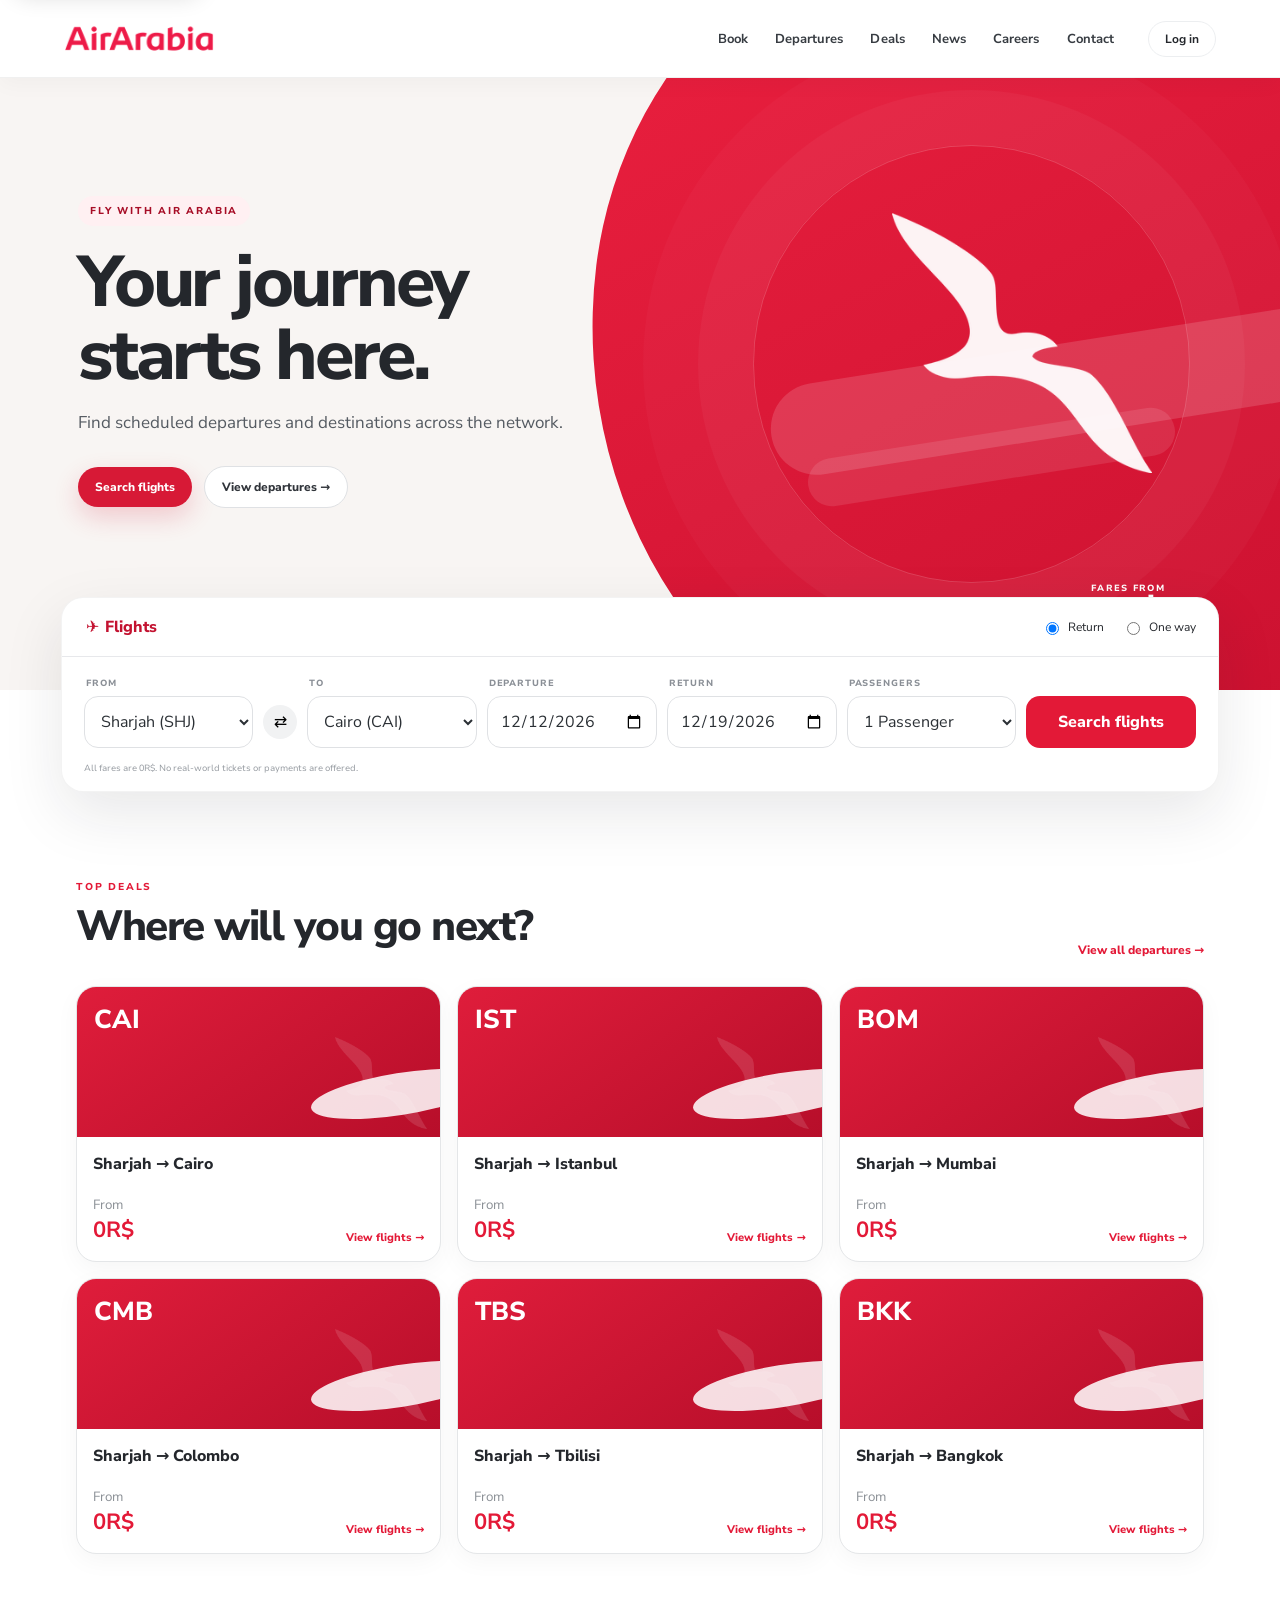
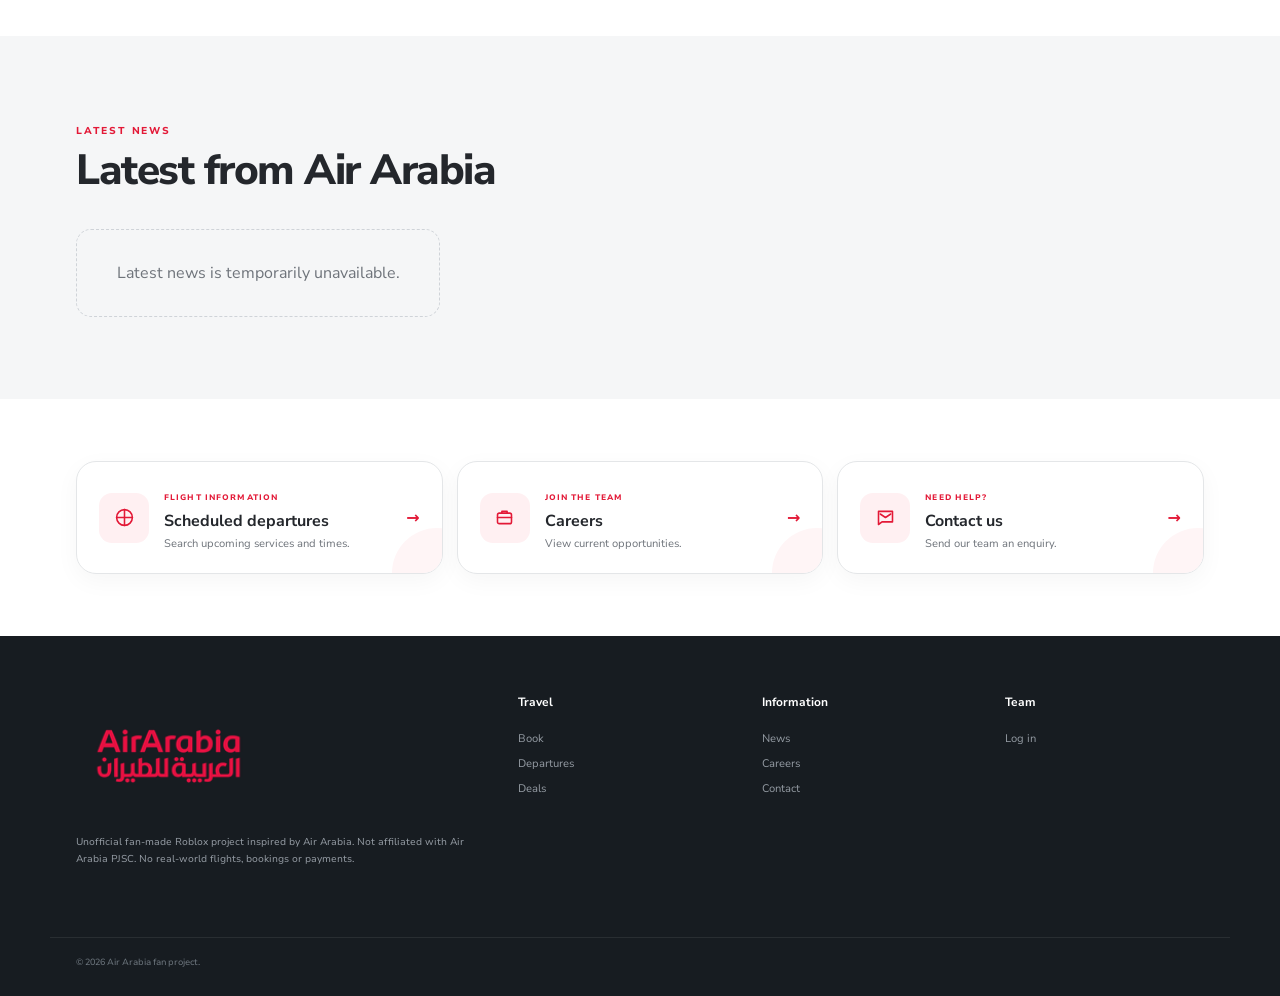
==== index.html @ 44cd5785 "Refresh news article styles and scripts" ====
<!doctype html>
<html lang="en">
<head>
<meta charset="UTF-8"><meta name="viewport" content="width=device-width,initial-scale=1">
<meta name="theme-color" content="#d71920"><meta name="description" content="Air Arabia fan-made airline experience.">
<title>Air Arabia | Fly further</title>
<link rel="icon" href="assets/logo-bird.webp">
<link rel="stylesheet" href="styles.css?v=7">
<link rel="stylesheet" href="theme-overrides.css?v=7">
</head>
<body>
<a class="skip-link" href="#mainContent">Skip to main content</a>
<header class="site-header">
<a class="logo-link" href="index.html" aria-label="Air Arabia home"><img src="assets/logo-wordmark.webp" alt="Air Arabia"></a>
<nav id="mainNav" aria-label="Primary navigation"><a href="#book">Book</a><a href="scheduled-departures.html">Departures</a><a href="#deals">Deals</a><a href="#news">News</a><a href="careers.html">Careers</a><a href="contact.html">Contact</a></nav>
<div class="header-actions"><a class="manager-link login-link" href="manager-login.html">Log in</a><button class="menu-btn" id="menuBtn" type="button" aria-label="Open navigation menu" aria-controls="mainNav" aria-expanded="false">☰</button></div>
</header>
<main id="mainContent">
<section class="hero hero-graphic" aria-labelledby="heroTitle">
<div class="hero-graphic-shape shape-one" aria-hidden="true"></div><div class="hero-graphic-shape shape-two" aria-hidden="true"></div>
<img class="hero-graphic-bird" src="assets/logo-bird.webp" alt="" aria-hidden="true">
<div class="hero-inner"><span class="eyebrow">FLY WITH AIR ARABIA</span><h1 id="heroTitle">Your journey<br>starts here.</h1><p>Find scheduled departures and destinations across the network.</p><div class="hero-actions"><a href="#book" class="hero-primary">Search flights</a><a href="scheduled-departures.html" class="hero-secondary">View departures <span aria-hidden="true">→</span></a></div></div>
<div class="hero-banner-date" aria-label="All fares are zero Robux"><small>FARES FROM</small><strong>0R$</strong></div>
</section>
<section class="booking-shell" id="book" aria-labelledby="bookingTitle"><div class="booking-card">
<div class="booking-top"><div class="booking-tabs"><span class="booking-title" id="bookingTitle"><span aria-hidden="true">✈</span> Flights</span></div><fieldset class="trip-type"><legend class="sr-only">Trip type</legend><label><input type="radio" name="trip" value="return" checked> Return</label><label><input type="radio" name="trip" value="oneway"> One way</label></fieldset></div>
<div class="booking-grid">
<label><span>From</span><select id="from" aria-label="Departure airport"></select></label>
<button class="swap-btn" id="swap" type="button" aria-label="Swap departure and destination airports">⇄</button>
<label><span>To</span><select id="to" aria-label="Destination airport"></select></label>
<label><span>Departure</span><input id="departureDate" type="date"></label>
<label id="returnField"><span>Return</span><input id="returnDate" type="date"></label>
<label><span>Passengers</span><select id="passengers"><option>1 Passenger</option><option>2 Passengers</option><option>3 Passengers</option><option>4 Passengers</option></select></label>
<button class="primary-btn search-book-btn" id="searchFlights" type="button">Search flights</button>
</div>
<div class="booking-smallprint">All fares are 0R$. No real-world tickets or payments are offered.</div>
</div></section>
<section class="content-section" id="deals" aria-labelledby="dealsTitle"><div class="section-heading"><div><span class="section-kicker">TOP DEALS</span><h2 id="dealsTitle">Where will you go next?</h2></div><a href="scheduled-departures.html">View all departures <span aria-hidden="true">→</span></a></div><div class="deals-grid" id="dealsGrid" aria-live="polite"></div></section>
<section class="news-section" id="news" aria-labelledby="newsTitle"><div class="content-section"><div class="section-heading"><div><span class="section-kicker">LATEST NEWS</span><h2 id="newsTitle">Latest from Air Arabia</h2></div></div><div class="news-grid" id="newsGrid" aria-live="polite"></div></div></section>
<section class="quick-links" aria-label="Useful links"><div class="content-section quick-grid">
<a class="quick-card" href="scheduled-departures.html"><span class="quick-icon"><svg viewBox="0 0 24 24" aria-hidden="true"><path d="M3 12h18M12 3v18"/><circle cx="12" cy="12" r="9"/></svg></span><div><small>FLIGHT INFORMATION</small><h3>Scheduled departures</h3><p>Search upcoming services and times.</p></div><b aria-hidden="true">→</b></a>
<a class="quick-card" href="careers.html"><span class="quick-icon"><svg viewBox="0 0 24 24" aria-hidden="true"><rect x="4" y="7" width="16" height="12" rx="2"/><path d="M9 7V5h6v2M4 12h16"/></svg></span><div><small>JOIN THE TEAM</small><h3>Careers</h3><p>View current opportunities.</p></div><b aria-hidden="true">→</b></a>
<a class="quick-card" href="contact.html"><span class="quick-icon"><svg viewBox="0 0 24 24" aria-hidden="true"><path d="M4 5h16v12H8l-4 3V5Z"/><path d="m6 8 6 4 6-4"/></svg></span><div><small>NEED HELP?</small><h3>Contact us</h3><p>Send our team an enquiry.</p></div><b aria-hidden="true">→</b></a>
</div></section>
</main>
<footer><div class="footer-inner"><div class="footer-brand"><img src="assets/logo-bilingual.webp" alt="Air Arabia"><p>Unofficial fan-made Roblox project inspired by Air Arabia. Not affiliated with Air Arabia PJSC. No real-world flights, bookings or payments.</p></div><div><h4>Travel</h4><a href="#book">Book</a><a href="scheduled-departures.html">Departures</a><a href="#deals">Deals</a></div><div><h4>Information</h4><a href="#news">News</a><a href="careers.html">Careers</a><a href="contact.html">Contact</a></div><div><h4>Team</h4><a href="manager-login.html">Log in</a></div></div><div class="footer-bottom"><span>© 2026 Air Arabia fan project.</span></div></footer>
<script src="app.js?v=7"></script>
</body></html>
---- styles.css ----
@import url('https://fonts.googleapis.com/css2?family=Plus+Jakarta+Sans:wght@400;500;600;700;800&display=swap');
:root{--red:#e31937;--red-dark:#bd102b;--ink:#20242a;--muted:#6f747b;--line:#e7e8eb;--soft:#f6f7f8;--white:#fff;--charcoal:#1b2026;--shadow:0 18px 50px rgba(20,25,31,.12);--radius:18px}*{box-sizing:border-box}html{scroll-behavior:smooth}body{margin:0;font-family:'Plus Jakarta Sans',system-ui,sans-serif;color:var(--ink);background:#fff}a{color:inherit}button,input,select,textarea{font:inherit}.legal-strip{height:28px;background:#171b20;color:#fff;display:flex;align-items:center;justify-content:center;font-size:9px;font-weight:700;letter-spacing:.12em;text-align:center;padding:0 12px}.site-header{height:78px;padding:0 clamp(18px,5vw,72px);display:flex;align-items:center;gap:34px;position:sticky;top:0;background:rgba(255,255,255,.97);backdrop-filter:blur(16px);z-index:50;border-bottom:1px solid rgba(0,0,0,.06)}.logo-link{display:flex;align-items:center;text-decoration:none}.logo-link img{width:150px;height:auto;display:block}.site-header nav{display:flex;gap:27px;margin-left:auto}.site-header nav a{text-decoration:none;font-size:13px;font-weight:600;color:#373c42}.site-header nav a:hover{color:var(--red)}.header-actions{display:flex;align-items:center;gap:10px}.manager-link{border:1px solid var(--line);border-radius:999px;padding:10px 14px;text-decoration:none;font-size:12px;font-weight:700;background:#fff}.menu-btn{display:none;border:0;background:none;font-size:22px}.hero{position:relative;overflow:hidden}.hero-aircraft{min-height:610px;background:#5e6268}.hero-aircraft:before{content:"";position:absolute;inset:0;background-image:url('https://upload.wikimedia.org/wikipedia/commons/3/33/Air_Arabia%2C_A6-AOE%2C_Airbus_A320-214.jpg');background-size:cover;background-position:center 43%}.hero-shade{position:absolute;inset:0;background:linear-gradient(90deg,rgba(9,14,19,.78) 0%,rgba(9,14,19,.52) 38%,rgba(9,14,19,.12) 70%)}.hero-inner{position:relative;z-index:2;max-width:1180px;margin:auto;padding:110px 28px 175px;color:#fff}.eyebrow,.section-kicker{font-size:10px;font-weight:800;letter-spacing:.18em}.eyebrow{display:inline-block;background:rgba(255,255,255,.12);border:1px solid rgba(255,255,255,.22);padding:8px 11px;border-radius:999px}.hero h1{font-size:clamp(46px,5.6vw,76px);line-height:1.02;letter-spacing:-.055em;margin:20px 0 16px;max-width:670px}.hero p{font-size:16px;line-height:1.7;max-width:560px;color:#f0f1f2}.photo-credit{position:absolute;right:16px;bottom:14px;color:rgba(255,255,255,.75);font-size:8px;background:rgba(0,0,0,.3);padding:5px 8px;border-radius:999px}.booking-shell{max-width:1210px;margin:-93px auto 0;padding:0 26px;position:relative;z-index:5}.booking-card{background:#fff;border-radius:20px;box-shadow:var(--shadow);overflow:hidden}.booking-top{display:flex;justify-content:space-between;align-items:center;border-bottom:1px solid var(--line);padding-right:22px}.booking-tabs button{border:0;background:#fff;color:var(--red);font-weight:800;padding:18px 24px;box-shadow:inset 0 -3px var(--red)}.trip-type{display:flex;gap:18px;font-size:12px}.trip-type label{display:flex;gap:6px;align-items:center}.booking-grid{display:grid;grid-template-columns:1fr 34px 1fr 1fr 1fr 1fr 170px;gap:10px;align-items:end;padding:20px 22px 14px}.booking-grid label>span,.form-label{display:block;font-size:9px;letter-spacing:.1em;text-transform:uppercase;color:#8a8f96;font-weight:800;margin:0 0 7px 2px}.booking-grid select,.booking-grid input,.form-control{width:100%;height:52px;border:1px solid #dfe1e4;border-radius:11px;padding:0 12px;background:#fff;outline:0;color:#2b3035}.form-control{padding:12px;height:auto;min-height:48px}.swap-btn{height:34px;width:34px;border:0;border-radius:50%;background:#f1f2f3;margin-bottom:9px;cursor:pointer}.primary-btn{height:52px;border:0;border-radius:11px;background:var(--red);color:#fff;font-weight:800;padding:0 18px;cursor:pointer}.primary-btn:hover{background:var(--red-dark)}.booking-smallprint{font-size:9px;color:#969ba1;padding:0 22px 17px}.content-section{max-width:1180px;margin:auto;padding:82px 26px}.section-heading{display:flex;justify-content:space-between;gap:25px;align-items:end;margin-bottom:28px}.section-kicker{color:var(--red)}.section-heading h2,.page-title{font-size:clamp(31px,3.3vw,46px);line-height:1.08;letter-spacing:-.045em;margin:8px 0}.section-heading p,.page-lead{margin:0;color:var(--muted);line-height:1.7}.section-heading>a{font-size:12px;color:var(--red);font-weight:800;text-decoration:none}.deals-grid{display:grid;grid-template-columns:repeat(3,1fr);gap:16px}.deal-card{border:1px solid var(--line);border-radius:17px;overflow:hidden;background:#fff;box-shadow:0 8px 25px rgba(17,22,28,.05)}.deal-visual{height:150px;position:relative;background:linear-gradient(135deg,#cc9b78,#70584f);overflow:hidden}.deal-visual:before{content:"";position:absolute;width:210px;height:50px;background:#fff;border-radius:100%;right:-40px;bottom:23px;transform:rotate(-9deg);opacity:.92}.deal-visual .route-code{position:absolute;left:17px;top:15px;color:#fff;font-weight:800;font-size:26px}.deal-body{padding:16px}.deal-route{font-weight:800;font-size:16px}.deal-meta{font-size:11px;color:var(--muted);margin-top:4px}.deal-price{display:flex;justify-content:space-between;align-items:end;margin-top:18px}.deal-price small{color:#8b9096}.deal-price strong{font-size:22px;color:var(--red)}.deal-price a{text-decoration:none;font-size:11px;font-weight:800;color:var(--red)}.news-section{background:#f5f6f7}.news-grid{display:grid;grid-template-columns:repeat(3,1fr);gap:18px}.news-card{background:#fff;border-radius:17px;overflow:hidden;border:1px solid var(--line)}.news-media{height:210px;position:relative;background:linear-gradient(135deg,#f1f2f3,#d9dde1);overflow:hidden}.news-media img{width:100%;height:100%;object-fit:cover}.date-art{position:absolute;inset:0;display:flex;align-items:flex-end;padding:18px;background:linear-gradient(135deg,var(--red) 0%,#b40f28 100%);color:#fff}.date-art:after{content:"";position:absolute;width:130px;height:130px;right:-25px;top:-15px;background:url('assets/logo-bird.webp') center/contain no-repeat;filter:brightness(0) invert(1);opacity:.12}.date-art strong{font-size:30px;letter-spacing:-.04em}.news-date-badge{position:absolute;left:12px;top:12px;background:var(--red);color:#fff;padding:7px 9px;border-radius:9px;font-size:10px;font-weight:800;box-shadow:0 8px 22px rgba(0,0,0,.12)}.news-body{padding:17px}.news-body small{color:#8e9399;font-size:9px;letter-spacing:.08em}.news-body h3{font-size:17px;line-height:1.35;margin:7px 0 9px}.news-body p{font-size:12px;line-height:1.65;color:var(--muted);margin:0}.quick-links{background:#fff}.quick-grid{display:grid;grid-template-columns:repeat(3,1fr);gap:14px;padding-top:62px;padding-bottom:62px}.quick-card{border:1px solid var(--line);border-radius:16px;padding:22px;display:grid;grid-template-columns:auto 1fr auto;gap:15px;align-items:center;text-decoration:none}.quick-card:hover{box-shadow:0 12px 35px rgba(20,25,31,.08)}.quick-icon{width:46px;height:46px;background:#fff0f2;color:var(--red);border-radius:13px;display:grid;place-items:center}.quick-card small{color:var(--red);font-size:8px;font-weight:800;letter-spacing:.14em}.quick-card h3{margin:4px 0;font-size:16px}.quick-card p{margin:0;color:var(--muted);font-size:11px}.quick-card b{color:var(--red)}footer{background:#171c21;color:#fff}.footer-inner{max-width:1180px;margin:auto;padding:58px 26px;display:grid;grid-template-columns:2fr 1fr 1fr 1fr;gap:45px}.footer-brand img{width:185px}.footer-brand p{max-width:390px;color:#969da5;font-size:10px;line-height:1.75}.footer-inner>div:not(.footer-brand){display:flex;flex-direction:column}.footer-inner h4{margin-top:0;font-size:12px}.footer-inner a{font-size:11px;color:#949ba3;text-decoration:none;margin:5px 0}.footer-bottom{max-width:1180px;margin:auto;border-top:1px solid rgba(255,255,255,.08);padding:18px 26px 28px;display:flex;justify-content:space-between;color:#707981;font-size:9px}.page-hero{background:#f5f6f7;padding:72px 26px}.page-hero-inner{max-width:1180px;margin:auto}.page-layout{max-width:1180px;margin:auto;padding:55px 26px 90px}.panel{background:#fff;border:1px solid var(--line);border-radius:18px;padding:22px}.filter-row{display:grid;grid-template-columns:repeat(4,1fr);gap:10px;margin-bottom:22px}.filter-row .primary-btn{margin-top:22px}.departures-list{display:flex;flex-direction:column;gap:12px}.flight-row{display:grid;grid-template-columns:110px 1fr 130px 120px 110px;gap:16px;align-items:center;border:1px solid var(--line);border-radius:15px;padding:18px;background:#fff}.flight-number{font-weight:800;color:var(--red)}.flight-route strong{display:block}.flight-route small,.flight-time small{color:var(--muted)}.status-pill{display:inline-flex;border-radius:999px;padding:7px 10px;background:#eef8f1;color:#287a43;font-size:10px;font-weight:800}.empty-state{padding:32px;text-align:center;color:var(--muted);border:1px dashed #cfd3d8;border-radius:15px}.auth-wrap{min-height:calc(100vh - 106px);display:grid;place-items:center;padding:50px 18px;background:#f5f6f7}.auth-card{width:min(460px,100%);background:#fff;border:1px solid var(--line);border-radius:20px;padding:30px;box-shadow:var(--shadow)}.auth-card img{width:160px}.auth-card h1{margin:26px 0 6px;font-size:28px}.auth-card p{font-size:12px;color:var(--muted);line-height:1.6}.form-stack{display:flex;flex-direction:column;gap:14px}.helper-note{font-size:9px!important;color:#8c9298!important}.dashboard{display:grid;grid-template-columns:220px 1fr;min-height:calc(100vh - 106px);background:#f5f6f7}.dashboard-side{background:#20262c;color:#fff;padding:25px 18px}.dashboard-side h2{font-size:15px;margin:0 0 25px}.dash-tab{width:100%;border:0;background:transparent;color:#aeb5bc;padding:11px;border-radius:10px;text-align:left;margin:3px 0;cursor:pointer}.dash-tab.active{background:#fff;color:#20262c}.dashboard-main{padding:28px}.dash-head{display:flex;justify-content:space-between;align-items:center;margin-bottom:20px}.dash-head h1{font-size:28px;margin:0}.dash-grid{display:grid;grid-template-columns:1fr 1fr;gap:16px}.table-card{background:#fff;border:1px solid var(--line);border-radius:17px;overflow:auto}.simple-table{width:100%;border-collapse:collapse;font-size:11px}.simple-table th,.simple-table td{padding:12px;border-bottom:1px solid var(--line);text-align:left}.simple-table th{color:#7a8086;font-size:9px;letter-spacing:.08em}.action-btn{border:1px solid var(--line);background:#fff;border-radius:8px;padding:7px 9px;font-size:10px;cursor:pointer}.tab-panel[hidden]{display:none}.jobs-grid{display:grid;grid-template-columns:repeat(2,1fr);gap:14px}.job-card{border:1px solid var(--line);border-radius:16px;padding:20px}.job-card .job-meta{display:flex;gap:8px;flex-wrap:wrap;margin:12px 0}.job-chip{background:#f3f4f5;border-radius:999px;padding:6px 8px;font-size:9px;color:#5d6369}.job-card h3{margin:0}.job-card p{color:var(--muted);font-size:11px;line-height:1.65}.application-box{margin-top:25px;display:none}.application-box.open{display:block}.contact-grid{display:grid;grid-template-columns:.75fr 1.25fr;gap:28px}.contact-copy{padding:20px}.contact-copy h2{font-size:30px;margin-top:0}.contact-copy p{color:var(--muted);line-height:1.7}.form-message{padding:12px;border-radius:10px;background:#eef8f1;color:#287a43;font-size:11px;display:none}.form-message.show{display:block}
@media(max-width:1000px){.site-header nav{display:none}.site-header nav.open{display:flex;position:absolute;top:78px;left:0;right:0;background:#fff;flex-direction:column;padding:20px 26px;border-bottom:1px solid var(--line)}.menu-btn{display:block}.booking-grid{grid-template-columns:1fr 34px 1fr 1fr}.search-book-btn{grid-column:span 2}.deals-grid,.news-grid{grid-template-columns:1fr 1fr}.quick-grid{grid-template-columns:1fr}.filter-row{grid-template-columns:1fr 1fr}.flight-row{grid-template-columns:90px 1fr 100px 100px}.flight-row .status-pill{grid-column:2}.dashboard{grid-template-columns:1fr}.dashboard-side{display:flex;gap:5px;overflow:auto}.dashboard-side h2{display:none}.dash-tab{white-space:nowrap;width:auto}.dashboard-main{padding:18px}.contact-grid{grid-template-columns:1fr}}
@media(max-width:700px){.legal-strip{font-size:7px}.site-header{height:68px;padding:0 16px}.logo-link img{width:128px}.manager-link{font-size:10px;padding:8px 10px}.site-header nav.open{top:68px}.hero-aircraft{min-height:620px}.hero-aircraft:before{background-position:64% center}.hero-shade{background:linear-gradient(180deg,rgba(8,13,18,.35),rgba(8,13,18,.78) 55%,rgba(8,13,18,.88))}.hero-inner{padding:90px 20px 200px}.hero h1{font-size:47px}.booking-shell{padding:0 13px;margin-top:-115px}.booking-top{padding-right:12px}.trip-type{gap:9px;font-size:10px}.booking-grid{grid-template-columns:1fr;padding:16px}.swap-btn{display:none}.search-book-btn{grid-column:auto}.content-section{padding:65px 18px}.section-heading{align-items:flex-start;flex-direction:column}.deals-grid,.news-grid,.jobs-grid{grid-template-columns:1fr}.footer-inner{grid-template-columns:1fr 1fr;padding:48px 20px}.footer-brand{grid-column:1/-1}.footer-bottom{padding:18px 20px 25px;flex-direction:column;gap:6px}.filter-row{grid-template-columns:1fr}.filter-row .primary-btn{margin-top:0}.flight-row{grid-template-columns:1fr 1fr;gap:10px}.flight-row .status-pill{grid-column:auto}.page-hero{padding:48px 18px}.page-layout{padding:35px 18px 70px}.dash-grid{grid-template-columns:1fr}.dashboard-main{padding:14px}.contact-copy{padding:0}}
---- theme-overrides.css ----
@import url('https://fonts.googleapis.com/css2?family=Nunito+Sans:opsz,wght@6..12,400;6..12,500;6..12,600;6..12,700;6..12,800&display=swap');
:root{--soft-font:'Nunito Sans',system-ui,sans-serif;--focus:#7a1023}
body,button,input,select,textarea{font-family:var(--soft-font)}body{background:#fff;color:#24272c}.skip-link{position:fixed;left:16px;top:12px;z-index:9999;background:#fff;color:#111;padding:10px 14px;border-radius:10px;box-shadow:0 8px 24px rgba(0,0,0,.16);transform:translateY(-160%);text-decoration:none;font-weight:800}.skip-link:focus{transform:translateY(0)}.sr-only{position:absolute!important;width:1px!important;height:1px!important;padding:0!important;margin:-1px!important;overflow:hidden!important;clip:rect(0,0,0,0)!important;white-space:nowrap!important;border:0!important}a:focus-visible,button:focus-visible,input:focus-visible,select:focus-visible,textarea:focus-visible{outline:3px solid var(--focus);outline-offset:3px}.site-header{box-shadow:0 5px 22px rgba(20,25,31,.035)}.site-header nav a{font-weight:700;letter-spacing:.005em}.manager-link.login-link{border-color:#eceef0;background:#fff;padding:9px 16px;font-weight:700}.manager-link.login-link:hover{background:#f7f7f8}.menu-btn{cursor:pointer}.hero-graphic{min-height:610px;background:#f8f5f3;position:relative;isolation:isolate;overflow:hidden}.hero-graphic:before{content:"";position:absolute;right:-12%;top:-28%;width:66%;height:145%;background:linear-gradient(145deg,#ed2140,#c70f2e);border-radius:48% 0 0 56%;transform:rotate(7deg);z-index:0}.hero-graphic:after{content:"";position:absolute;right:7%;top:11%;width:34%;aspect-ratio:1;border:1px solid rgba(255,255,255,.18);border-radius:50%;box-shadow:0 0 0 55px rgba(255,255,255,.035),0 0 0 110px rgba(255,255,255,.025);z-index:1}.hero-graphic-shape{position:absolute;z-index:1}.shape-one{width:43%;height:92px;right:-3%;top:44%;border-radius:999px 0 0 999px;background:rgba(255,255,255,.14);transform:rotate(-9deg)}.shape-two{width:29%;height:48px;right:8%;top:58%;border-radius:999px;background:rgba(255,255,255,.10);transform:rotate(-9deg)}.hero-graphic-bird{position:absolute;right:10%;top:22%;width:min(22vw,260px);opacity:.95;filter:brightness(0) invert(1);z-index:2}.hero-graphic .hero-inner{position:relative;z-index:4;color:#24272c;padding:118px 28px 182px}.hero-graphic .eyebrow{color:#a70e27;border:0;background:#fff0f2;padding:8px 12px}.hero-graphic h1{color:#24272c;max-width:620px;font-weight:800;letter-spacing:-.045em}.hero-graphic p{color:#555b62;max-width:500px;font-size:17px}.hero-actions{display:flex;gap:12px;align-items:center;margin-top:28px}.hero-actions a{text-decoration:none;font-weight:800;font-size:12px;border-radius:999px;padding:12px 17px}.hero-primary{background:#d71936;color:#fff;box-shadow:0 10px 26px rgba(215,25,54,.2)}.hero-secondary{background:#fff;color:#30343a;border:1px solid #dfe1e4}.hero-banner-date{position:absolute;right:9%;bottom:48px;z-index:4;color:#fff;text-align:right}.hero-banner-date small{display:block;text-transform:uppercase;letter-spacing:.14em;font-weight:800;font-size:9px}.hero-banner-date strong{font-size:48px;line-height:1}.booking-card{box-shadow:0 22px 60px rgba(30,34,40,.10);border:1px solid rgba(25,30,36,.05);border-radius:22px}.booking-tabs{padding-left:20px}.booking-title{display:inline-flex;align-items:center;gap:6px;color:#c31230;font-weight:800;padding:18px 4px}.trip-type{display:flex;gap:18px;font-size:12px;border:0;margin:0;padding:0}.booking-grid select,.booking-grid input,.form-control{border-radius:14px}.booking-grid select,.booking-grid input,.form-control{min-height:48px}.primary-btn{border-radius:14px}.deal-card,.news-card,.quick-card,.panel,.job-card,.auth-card{border-color:#e4e6e8;box-shadow:0 7px 24px rgba(25,30,36,.04)}.deal-card,.news-card,.quick-card,.panel,.job-card{border-radius:20px}.deal-card:hover,.news-card:hover,.quick-card:hover{transform:translateY(-2px);transition:.2s;box-shadow:0 14px 34px rgba(25,30,36,.07)}.deal-visual{background:linear-gradient(145deg,#df1d3b,#b70e2a)!important}.deal-visual:after{content:"";position:absolute;right:13px;bottom:8px;width:92px;height:92px;background:url('assets/logo-bird.webp') center/contain no-repeat;filter:brightness(0) invert(1);opacity:.12}.deal-visual:before{background:rgba(255,255,255,.93);width:180px;height:42px;right:-50px;bottom:22px}.section-heading h2,.page-title{font-weight:800;letter-spacing:-.035em}.news-media{border-bottom:1px solid #f0f1f2}.date-art{background:linear-gradient(145deg,#e51f3d,#bd102b);align-items:center}.date-art strong{font-size:35px;font-weight:800}.date-art:before{content:"AIR ARABIA";position:absolute;left:18px;top:17px;font-size:8px;font-weight:800;letter-spacing:.2em;opacity:.8}.news-card-link{display:block;height:100%;color:inherit;text-decoration:none}.news-card-link:focus-visible{outline:3px solid var(--focus);outline-offset:4px;border-radius:20px}.news-read-more{display:inline-flex;margin-top:14px;color:#bd102b;font-size:11px;font-weight:800}.news-card:hover .news-read-more{gap:5px}.quick-icon{width:50px;height:50px}.quick-icon svg{width:21px;height:21px;fill:none;stroke:currentColor;stroke-width:1.8;stroke-linecap:round;stroke-linejoin:round}.quick-card{position:relative;overflow:hidden}.quick-card:after{content:"";position:absolute;width:90px;height:90px;right:-40px;bottom:-45px;border-radius:50%;background:#fff5f6}.quick-card>*{position:relative;z-index:1}.page-hero{position:relative;overflow:hidden;background:linear-gradient(145deg,#faf7f5,#f5f5f6)}.page-hero:after{content:"";position:absolute;right:7%;top:50%;width:150px;height:150px;transform:translateY(-50%);background:url('assets/logo-bird.webp') center/contain no-repeat;opacity:.06}.page-hero-inner{position:relative;z-index:2}.polished-auth{background:radial-gradient(circle at 80% 15%,rgba(227,25,55,.07),transparent 28%),#f8f8f9}.polished-auth .auth-card,.auth-card{padding:36px;border-radius:25px}.auth-card h1{font-weight:800;letter-spacing:-.035em}.dashboard-side{background:#202328}.dash-tab{border-radius:13px;font-weight:700}.dash-tab.active{box-shadow:0 5px 18px rgba(0,0,0,.07)}.form-message[aria-live]{min-height:0}.footer-bottom{justify-content:flex-start}.manager-card-actions{display:flex;gap:8px;flex-wrap:wrap}.manager-card-actions a{text-decoration:none;color:inherit}
.article-shell{max-width:980px;margin:0 auto;padding:64px 26px 90px}.article-back{display:inline-flex;gap:8px;align-items:center;color:#a70e27;text-decoration:none;font-weight:800;font-size:12px;margin-bottom:34px}.article-header{max-width:760px}.article-header h1{font-size:clamp(38px,6vw,68px);line-height:1.03;letter-spacing:-.05em;margin:12px 0 18px}.article-summary{font-size:19px;line-height:1.65;color:#62676d;margin:0}.article-meta{display:flex;gap:16px;align-items:center;flex-wrap:wrap;margin-top:24px;color:#7b8086;font-size:12px}.share-btn{border:1px solid #dfe1e4;background:#fff;border-radius:999px;padding:9px 13px;font-weight:800;cursor:pointer}.article-image{margin:42px 0 34px}.article-image img{display:block;width:100%;max-height:560px;object-fit:cover;border-radius:28px}.article-graphic{height:320px;margin:42px 0 34px;border-radius:28px;background:linear-gradient(145deg,#e51f3d,#bd102b);display:grid;place-items:center;overflow:hidden}.article-graphic img{width:180px;filter:brightness(0) invert(1);opacity:.9}.article-body{max-width:760px;font-size:17px;line-height:1.85;color:#3e4247}.article-body p{margin:0 0 22px}
@media(max-width:900px){.hero-graphic:before{right:-28%;width:78%}.hero-graphic-bird{right:5%;width:240px}.hero-banner-date{right:22px}}
@media(max-width:700px){.hero-graphic{min-height:650px;background:#f8f5f3}.hero-graphic:before{width:120%;height:57%;right:-42%;top:48%;border-radius:52% 0 0 0;transform:rotate(-5deg)}.hero-graphic:after{right:-18%;top:57%;width:74%}.hero-graphic .hero-inner{padding:82px 20px 220px}.hero-graphic h1{font-size:48px}.hero-graphic-bird{width:170px;right:9%;top:64%;opacity:.92}.hero-banner-date{bottom:35px;right:17px}.hero-banner-date strong{font-size:40px}.shape-one{width:90%;right:-35%;top:68%}.shape-two{display:none}.manager-link.login-link{padding:8px 12px}.hero-actions{flex-wrap:wrap}.page-hero:after{right:-24px;width:120px;height:120px}.quick-card{min-height:110px}.article-shell{padding:42px 18px 70px}.article-header h1{font-size:42px}.article-summary{font-size:17px}.article-image img,.article-graphic{border-radius:20px}.article-graphic{height:240px}}
@media(prefers-reduced-motion:reduce){*,*:before,*:after{scroll-behavior:auto!important;transition:none!important;animation:none!important}.deal-card:hover,.news-card:hover,.quick-card:hover{transform:none}}
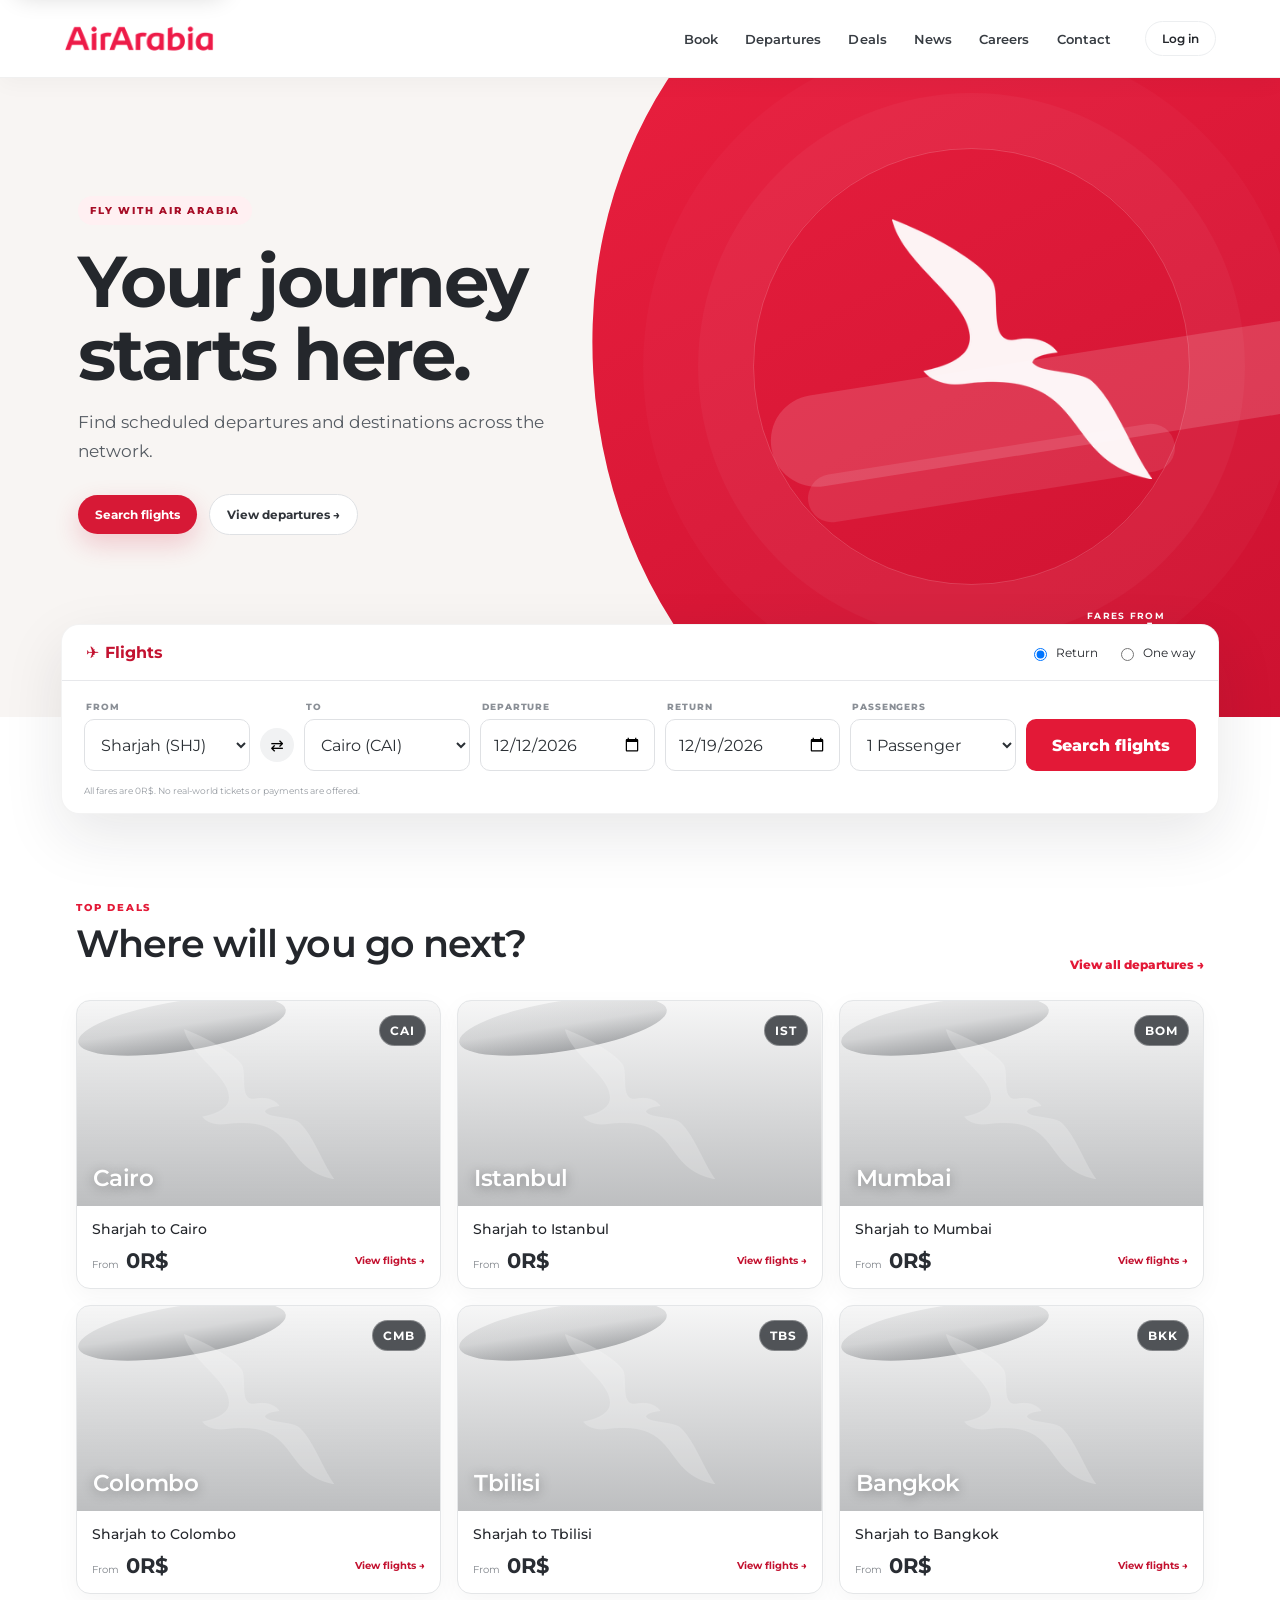
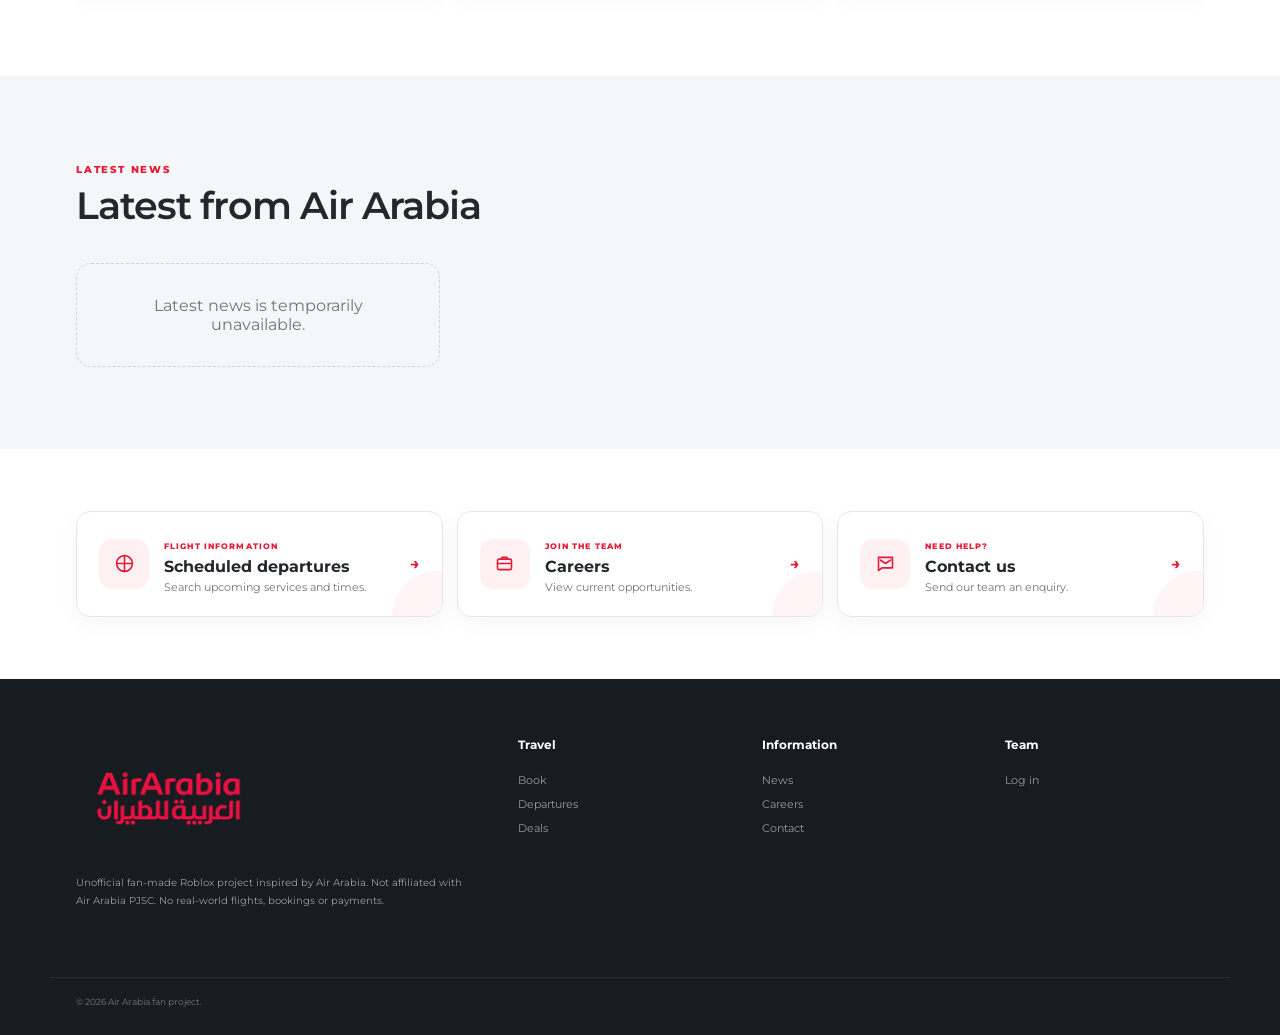
==== commit 8a9cc528: "Refresh deals styling and font assets" ====
--- a/index.html
+++ b/index.html
@@ -5,8 +5,8 @@
 <meta name="theme-color" content="#d71920"><meta name="description" content="Air Arabia fan-made airline experience.">
 <title>Air Arabia | Fly further</title>
 <link rel="icon" href="assets/logo-bird.webp">
-<link rel="stylesheet" href="styles.css?v=7">
-<link rel="stylesheet" href="theme-overrides.css?v=7">
+<link rel="stylesheet" href="styles.css?v=8">
+<link rel="stylesheet" href="theme-overrides.css?v=8">
 </head>
 <body>
 <a class="skip-link" href="#mainContent">Skip to main content</a>
@@ -44,5 +44,5 @@
 </div></section>
 </main>
 <footer><div class="footer-inner"><div class="footer-brand"><img src="assets/logo-bilingual.webp" alt="Air Arabia"><p>Unofficial fan-made Roblox project inspired by Air Arabia. Not affiliated with Air Arabia PJSC. No real-world flights, bookings or payments.</p></div><div><h4>Travel</h4><a href="#book">Book</a><a href="scheduled-departures.html">Departures</a><a href="#deals">Deals</a></div><div><h4>Information</h4><a href="#news">News</a><a href="careers.html">Careers</a><a href="contact.html">Contact</a></div><div><h4>Team</h4><a href="manager-login.html">Log in</a></div></div><div class="footer-bottom"><span>© 2026 Air Arabia fan project.</span></div></footer>
-<script src="app.js?v=7"></script>
+<script src="app.js?v=8"></script>
 </body></html>
--- a/theme-overrides.css
+++ b/theme-overrides.css
@@ -1,7 +1,9 @@
-@import url('https://fonts.googleapis.com/css2?family=Nunito+Sans:opsz,wght@6..12,400;6..12,500;6..12,600;6..12,700;6..12,800&display=swap');
-:root{--soft-font:'Nunito Sans',system-ui,sans-serif;--focus:#7a1023}
-body,button,input,select,textarea{font-family:var(--soft-font)}body{background:#fff;color:#24272c}.skip-link{position:fixed;left:16px;top:12px;z-index:9999;background:#fff;color:#111;padding:10px 14px;border-radius:10px;box-shadow:0 8px 24px rgba(0,0,0,.16);transform:translateY(-160%);text-decoration:none;font-weight:800}.skip-link:focus{transform:translateY(0)}.sr-only{position:absolute!important;width:1px!important;height:1px!important;padding:0!important;margin:-1px!important;overflow:hidden!important;clip:rect(0,0,0,0)!important;white-space:nowrap!important;border:0!important}a:focus-visible,button:focus-visible,input:focus-visible,select:focus-visible,textarea:focus-visible{outline:3px solid var(--focus);outline-offset:3px}.site-header{box-shadow:0 5px 22px rgba(20,25,31,.035)}.site-header nav a{font-weight:700;letter-spacing:.005em}.manager-link.login-link{border-color:#eceef0;background:#fff;padding:9px 16px;font-weight:700}.manager-link.login-link:hover{background:#f7f7f8}.menu-btn{cursor:pointer}.hero-graphic{min-height:610px;background:#f8f5f3;position:relative;isolation:isolate;overflow:hidden}.hero-graphic:before{content:"";position:absolute;right:-12%;top:-28%;width:66%;height:145%;background:linear-gradient(145deg,#ed2140,#c70f2e);border-radius:48% 0 0 56%;transform:rotate(7deg);z-index:0}.hero-graphic:after{content:"";position:absolute;right:7%;top:11%;width:34%;aspect-ratio:1;border:1px solid rgba(255,255,255,.18);border-radius:50%;box-shadow:0 0 0 55px rgba(255,255,255,.035),0 0 0 110px rgba(255,255,255,.025);z-index:1}.hero-graphic-shape{position:absolute;z-index:1}.shape-one{width:43%;height:92px;right:-3%;top:44%;border-radius:999px 0 0 999px;background:rgba(255,255,255,.14);transform:rotate(-9deg)}.shape-two{width:29%;height:48px;right:8%;top:58%;border-radius:999px;background:rgba(255,255,255,.10);transform:rotate(-9deg)}.hero-graphic-bird{position:absolute;right:10%;top:22%;width:min(22vw,260px);opacity:.95;filter:brightness(0) invert(1);z-index:2}.hero-graphic .hero-inner{position:relative;z-index:4;color:#24272c;padding:118px 28px 182px}.hero-graphic .eyebrow{color:#a70e27;border:0;background:#fff0f2;padding:8px 12px}.hero-graphic h1{color:#24272c;max-width:620px;font-weight:800;letter-spacing:-.045em}.hero-graphic p{color:#555b62;max-width:500px;font-size:17px}.hero-actions{display:flex;gap:12px;align-items:center;margin-top:28px}.hero-actions a{text-decoration:none;font-weight:800;font-size:12px;border-radius:999px;padding:12px 17px}.hero-primary{background:#d71936;color:#fff;box-shadow:0 10px 26px rgba(215,25,54,.2)}.hero-secondary{background:#fff;color:#30343a;border:1px solid #dfe1e4}.hero-banner-date{position:absolute;right:9%;bottom:48px;z-index:4;color:#fff;text-align:right}.hero-banner-date small{display:block;text-transform:uppercase;letter-spacing:.14em;font-weight:800;font-size:9px}.hero-banner-date strong{font-size:48px;line-height:1}.booking-card{box-shadow:0 22px 60px rgba(30,34,40,.10);border:1px solid rgba(25,30,36,.05);border-radius:22px}.booking-tabs{padding-left:20px}.booking-title{display:inline-flex;align-items:center;gap:6px;color:#c31230;font-weight:800;padding:18px 4px}.trip-type{display:flex;gap:18px;font-size:12px;border:0;margin:0;padding:0}.booking-grid select,.booking-grid input,.form-control{border-radius:14px}.booking-grid select,.booking-grid input,.form-control{min-height:48px}.primary-btn{border-radius:14px}.deal-card,.news-card,.quick-card,.panel,.job-card,.auth-card{border-color:#e4e6e8;box-shadow:0 7px 24px rgba(25,30,36,.04)}.deal-card,.news-card,.quick-card,.panel,.job-card{border-radius:20px}.deal-card:hover,.news-card:hover,.quick-card:hover{transform:translateY(-2px);transition:.2s;box-shadow:0 14px 34px rgba(25,30,36,.07)}.deal-visual{background:linear-gradient(145deg,#df1d3b,#b70e2a)!important}.deal-visual:after{content:"";position:absolute;right:13px;bottom:8px;width:92px;height:92px;background:url('assets/logo-bird.webp') center/contain no-repeat;filter:brightness(0) invert(1);opacity:.12}.deal-visual:before{background:rgba(255,255,255,.93);width:180px;height:42px;right:-50px;bottom:22px}.section-heading h2,.page-title{font-weight:800;letter-spacing:-.035em}.news-media{border-bottom:1px solid #f0f1f2}.date-art{background:linear-gradient(145deg,#e51f3d,#bd102b);align-items:center}.date-art strong{font-size:35px;font-weight:800}.date-art:before{content:"AIR ARABIA";position:absolute;left:18px;top:17px;font-size:8px;font-weight:800;letter-spacing:.2em;opacity:.8}.news-card-link{display:block;height:100%;color:inherit;text-decoration:none}.news-card-link:focus-visible{outline:3px solid var(--focus);outline-offset:4px;border-radius:20px}.news-read-more{display:inline-flex;margin-top:14px;color:#bd102b;font-size:11px;font-weight:800}.news-card:hover .news-read-more{gap:5px}.quick-icon{width:50px;height:50px}.quick-icon svg{width:21px;height:21px;fill:none;stroke:currentColor;stroke-width:1.8;stroke-linecap:round;stroke-linejoin:round}.quick-card{position:relative;overflow:hidden}.quick-card:after{content:"";position:absolute;width:90px;height:90px;right:-40px;bottom:-45px;border-radius:50%;background:#fff5f6}.quick-card>*{position:relative;z-index:1}.page-hero{position:relative;overflow:hidden;background:linear-gradient(145deg,#faf7f5,#f5f5f6)}.page-hero:after{content:"";position:absolute;right:7%;top:50%;width:150px;height:150px;transform:translateY(-50%);background:url('assets/logo-bird.webp') center/contain no-repeat;opacity:.06}.page-hero-inner{position:relative;z-index:2}.polished-auth{background:radial-gradient(circle at 80% 15%,rgba(227,25,55,.07),transparent 28%),#f8f8f9}.polished-auth .auth-card,.auth-card{padding:36px;border-radius:25px}.auth-card h1{font-weight:800;letter-spacing:-.035em}.dashboard-side{background:#202328}.dash-tab{border-radius:13px;font-weight:700}.dash-tab.active{box-shadow:0 5px 18px rgba(0,0,0,.07)}.form-message[aria-live]{min-height:0}.footer-bottom{justify-content:flex-start}.manager-card-actions{display:flex;gap:8px;flex-wrap:wrap}.manager-card-actions a{text-decoration:none;color:inherit}
-.article-shell{max-width:980px;margin:0 auto;padding:64px 26px 90px}.article-back{display:inline-flex;gap:8px;align-items:center;color:#a70e27;text-decoration:none;font-weight:800;font-size:12px;margin-bottom:34px}.article-header{max-width:760px}.article-header h1{font-size:clamp(38px,6vw,68px);line-height:1.03;letter-spacing:-.05em;margin:12px 0 18px}.article-summary{font-size:19px;line-height:1.65;color:#62676d;margin:0}.article-meta{display:flex;gap:16px;align-items:center;flex-wrap:wrap;margin-top:24px;color:#7b8086;font-size:12px}.share-btn{border:1px solid #dfe1e4;background:#fff;border-radius:999px;padding:9px 13px;font-weight:800;cursor:pointer}.article-image{margin:42px 0 34px}.article-image img{display:block;width:100%;max-height:560px;object-fit:cover;border-radius:28px}.article-graphic{height:320px;margin:42px 0 34px;border-radius:28px;background:linear-gradient(145deg,#e51f3d,#bd102b);display:grid;place-items:center;overflow:hidden}.article-graphic img{width:180px;filter:brightness(0) invert(1);opacity:.9}.article-body{max-width:760px;font-size:17px;line-height:1.85;color:#3e4247}.article-body p{margin:0 0 22px}
-@media(max-width:900px){.hero-graphic:before{right:-28%;width:78%}.hero-graphic-bird{right:5%;width:240px}.hero-banner-date{right:22px}}
-@media(max-width:700px){.hero-graphic{min-height:650px;background:#f8f5f3}.hero-graphic:before{width:120%;height:57%;right:-42%;top:48%;border-radius:52% 0 0 0;transform:rotate(-5deg)}.hero-graphic:after{right:-18%;top:57%;width:74%}.hero-graphic .hero-inner{padding:82px 20px 220px}.hero-graphic h1{font-size:48px}.hero-graphic-bird{width:170px;right:9%;top:64%;opacity:.92}.hero-banner-date{bottom:35px;right:17px}.hero-banner-date strong{font-size:40px}.shape-one{width:90%;right:-35%;top:68%}.shape-two{display:none}.manager-link.login-link{padding:8px 12px}.hero-actions{flex-wrap:wrap}.page-hero:after{right:-24px;width:120px;height:120px}.quick-card{min-height:110px}.article-shell{padding:42px 18px 70px}.article-header h1{font-size:42px}.article-summary{font-size:17px}.article-image img,.article-graphic{border-radius:20px}.article-graphic{height:240px}}
-@media(prefers-reduced-motion:reduce){*,*:before,*:after{scroll-behavior:auto!important;transition:none!important;animation:none!important}.deal-card:hover,.news-card:hover,.quick-card:hover{transform:none}}+@import url('https://fonts.googleapis.com/css2?family=Montserrat:wght@400;500;600;700;800&display=swap');
+:root{--soft-font:'Montserrat',system-ui,sans-serif;--focus:#7a1023}
+body,button,input,select,textarea{font-family:var(--soft-font)}body{background:#fff;color:#24272c}.skip-link{position:fixed;left:16px;top:12px;z-index:9999;background:#fff;color:#111;padding:10px 14px;border-radius:10px;box-shadow:0 8px 24px rgba(0,0,0,.16);transform:translateY(-160%);text-decoration:none;font-weight:800}.skip-link:focus{transform:translateY(0)}.sr-only{position:absolute!important;width:1px!important;height:1px!important;padding:0!important;margin:-1px!important;overflow:hidden!important;clip:rect(0,0,0,0)!important;white-space:nowrap!important;border:0!important}a:focus-visible,button:focus-visible,input:focus-visible,select:focus-visible,textarea:focus-visible{outline:3px solid var(--focus);outline-offset:3px}.site-header{box-shadow:0 5px 22px rgba(20,25,31,.035)}.site-header nav a{font-weight:600;letter-spacing:.005em}.manager-link.login-link{border-color:#eceef0;background:#fff;padding:9px 16px;font-weight:600}.manager-link.login-link:hover{background:#f7f7f8}.menu-btn{cursor:pointer}.hero-graphic{min-height:610px;background:#f8f5f3;position:relative;isolation:isolate;overflow:hidden}.hero-graphic:before{content:"";position:absolute;right:-12%;top:-28%;width:66%;height:145%;background:linear-gradient(145deg,#ed2140,#c70f2e);border-radius:48% 0 0 56%;transform:rotate(7deg);z-index:0}.hero-graphic:after{content:"";position:absolute;right:7%;top:11%;width:34%;aspect-ratio:1;border:1px solid rgba(255,255,255,.18);border-radius:50%;box-shadow:0 0 0 55px rgba(255,255,255,.035),0 0 0 110px rgba(255,255,255,.025);z-index:1}.hero-graphic-shape{position:absolute;z-index:1}.shape-one{width:43%;height:92px;right:-3%;top:44%;border-radius:999px 0 0 999px;background:rgba(255,255,255,.14);transform:rotate(-9deg)}.shape-two{width:29%;height:48px;right:8%;top:58%;border-radius:999px;background:rgba(255,255,255,.10);transform:rotate(-9deg)}.hero-graphic-bird{position:absolute;right:10%;top:22%;width:min(22vw,260px);opacity:.95;filter:brightness(0) invert(1);z-index:2}.hero-graphic .hero-inner{position:relative;z-index:4;color:#24272c;padding:118px 28px 182px}.hero-graphic .eyebrow{color:#a70e27;border:0;background:#fff0f2;padding:8px 12px}.hero-graphic h1{color:#24272c;max-width:620px;font-weight:700;letter-spacing:-.035em}.hero-graphic p{color:#555b62;max-width:500px;font-size:17px}.hero-actions{display:flex;gap:12px;align-items:center;margin-top:28px}.hero-actions a{text-decoration:none;font-weight:700;font-size:12px;border-radius:999px;padding:12px 17px}.hero-primary{background:#d71936;color:#fff;box-shadow:0 10px 26px rgba(215,25,54,.2)}.hero-secondary{background:#fff;color:#30343a;border:1px solid #dfe1e4}.hero-banner-date{position:absolute;right:9%;bottom:48px;z-index:4;color:#fff;text-align:right}.hero-banner-date small{display:block;text-transform:uppercase;letter-spacing:.14em;font-weight:700;font-size:9px}.hero-banner-date strong{font-size:48px;line-height:1}.booking-card{box-shadow:0 22px 60px rgba(30,34,40,.10);border:1px solid rgba(25,30,36,.05);border-radius:18px}.booking-tabs{padding-left:20px}.booking-title{display:inline-flex;align-items:center;gap:6px;color:#c31230;font-weight:700;padding:18px 4px}.trip-type{display:flex;gap:18px;font-size:12px;border:0;margin:0;padding:0}.booking-grid select,.booking-grid input,.form-control{border-radius:10px;min-height:48px}.primary-btn{border-radius:10px}.deal-card,.news-card,.quick-card,.panel,.job-card,.auth-card{border-color:#e4e6e8;box-shadow:0 7px 24px rgba(25,30,36,.04)}.deal-card,.news-card,.quick-card,.panel,.job-card{border-radius:14px}.deal-card:hover,.news-card:hover,.quick-card:hover{transform:translateY(-2px);transition:.2s;box-shadow:0 14px 34px rgba(25,30,36,.07)}.section-heading h2,.page-title{font-weight:600;letter-spacing:-.025em}.section-heading h2{font-size:clamp(30px,3vw,42px)}
+.destination-deal{overflow:hidden;background:#fff}.deal-card-link{display:block;color:inherit;text-decoration:none;height:100%}.destination-photo{height:205px;position:relative;background-size:cover!important;background-position:center!important;overflow:hidden}.destination-photo:before{content:"";position:absolute;inset:0;background:linear-gradient(180deg,rgba(15,20,26,.08),rgba(15,20,26,.12) 48%,rgba(15,20,26,.34));z-index:1}.destination-photo:after{display:none}.deal-watermark{position:absolute;left:50%;top:50%;width:150px;transform:translate(-50%,-50%);filter:brightness(0) invert(1);opacity:.22;z-index:2}.destination-photo .route-code{position:absolute;right:14px;top:14px;left:auto;background:rgba(20,24,30,.72);backdrop-filter:blur(8px);color:#fff;border:1px solid rgba(255,255,255,.3);padding:7px 10px;border-radius:999px;font-size:12px;font-weight:700;letter-spacing:.08em;z-index:3}.destination-name{position:absolute;left:16px;bottom:14px;color:#fff;font-size:23px;font-weight:600;letter-spacing:-.025em;z-index:3;text-shadow:0 2px 12px rgba(0,0,0,.35)}.destination-deal .deal-body{padding:14px 15px 15px}.destination-deal .deal-route{font-size:14px;font-weight:500}.destination-deal .deal-price{margin-top:10px;align-items:center}.destination-deal .deal-price>div{display:flex;align-items:baseline;gap:7px}.destination-deal .deal-price small{font-size:10px;color:#80858b}.destination-deal .deal-price strong{font-size:21px;color:#292d33}.deal-cta{color:#c31230;font-size:10px;font-weight:700}.deal-card-link:focus-visible{outline:3px solid var(--focus);outline-offset:-3px;border-radius:14px}.deal-card-link:hover .destination-photo{background-size:106%!important;transition:background-size .35s ease}.deal-card-link:hover .deal-cta span{display:inline-block;transform:translateX(3px);transition:transform .2s ease}
+.news-media{border-bottom:1px solid #f0f1f2}.date-art{background:linear-gradient(145deg,#e51f3d,#bd102b);align-items:center}.date-art strong{font-size:35px;font-weight:700}.date-art:before{content:"AIR ARABIA";position:absolute;left:18px;top:17px;font-size:8px;font-weight:700;letter-spacing:.2em;opacity:.8}.news-card-link{display:block;height:100%;color:inherit;text-decoration:none}.news-card-link:focus-visible{outline:3px solid var(--focus);outline-offset:4px;border-radius:14px}.news-read-more{display:inline-flex;margin-top:14px;color:#bd102b;font-size:11px;font-weight:700}.news-card:hover .news-read-more{gap:5px}.quick-icon{width:50px;height:50px}.quick-icon svg{width:21px;height:21px;fill:none;stroke:currentColor;stroke-width:1.8;stroke-linecap:round;stroke-linejoin:round}.quick-card{position:relative;overflow:hidden}.quick-card:after{content:"";position:absolute;width:90px;height:90px;right:-40px;bottom:-45px;border-radius:50%;background:#fff5f6}.quick-card>*{position:relative;z-index:1}.page-hero{position:relative;overflow:hidden;background:linear-gradient(145deg,#faf7f5,#f5f5f6)}.page-hero:after{content:"";position:absolute;right:7%;top:50%;width:150px;height:150px;transform:translateY(-50%);background:url('assets/logo-bird.webp') center/contain no-repeat;opacity:.06}.page-hero-inner{position:relative;z-index:2}.polished-auth{background:radial-gradient(circle at 80% 15%,rgba(227,25,55,.07),transparent 28%),#f8f8f9}.polished-auth .auth-card,.auth-card{padding:36px;border-radius:20px}.auth-card h1{font-weight:700;letter-spacing:-.03em}.dashboard-side{background:#202328}.dash-tab{border-radius:10px;font-weight:600}.dash-tab.active{box-shadow:0 5px 18px rgba(0,0,0,.07)}.form-message[aria-live]{min-height:0}.footer-bottom{justify-content:flex-start}.manager-card-actions{display:flex;gap:8px;flex-wrap:wrap}.manager-card-actions a{text-decoration:none;color:inherit}
+.article-shell{max-width:980px;margin:0 auto;padding:64px 26px 90px}.article-back{display:inline-flex;gap:8px;align-items:center;color:#a70e27;text-decoration:none;font-weight:700;font-size:12px;margin-bottom:34px}.article-header{max-width:760px}.article-header h1{font-size:clamp(38px,6vw,68px);line-height:1.03;letter-spacing:-.04em;margin:12px 0 18px;font-weight:700}.article-summary{font-size:19px;line-height:1.65;color:#62676d;margin:0}.article-meta{display:flex;gap:16px;align-items:center;flex-wrap:wrap;margin-top:24px;color:#7b8086;font-size:12px}.share-btn{border:1px solid #dfe1e4;background:#fff;border-radius:999px;padding:9px 13px;font-weight:700;cursor:pointer}.article-image{margin:42px 0 34px}.article-image img{display:block;width:100%;max-height:560px;object-fit:cover;border-radius:20px}.article-graphic{height:320px;margin:42px 0 34px;border-radius:20px;background:linear-gradient(145deg,#e51f3d,#bd102b);display:grid;place-items:center;overflow:hidden}.article-graphic img{width:180px;filter:brightness(0) invert(1);opacity:.9}.article-body{max-width:760px;font-size:17px;line-height:1.85;color:#3e4247}.article-body p{margin:0 0 22px}
+@media(max-width:900px){.hero-graphic:before{right:-28%;width:78%}.hero-graphic-bird{right:5%;width:240px}.hero-banner-date{right:22px}.destination-photo{height:190px}}
+@media(max-width:700px){.hero-graphic{min-height:650px;background:#f8f5f3}.hero-graphic:before{width:120%;height:57%;right:-42%;top:48%;border-radius:52% 0 0 0;transform:rotate(-5deg)}.hero-graphic:after{right:-18%;top:57%;width:74%}.hero-graphic .hero-inner{padding:82px 20px 220px}.hero-graphic h1{font-size:48px}.hero-graphic-bird{width:170px;right:9%;top:64%;opacity:.92}.hero-banner-date{bottom:35px;right:17px}.hero-banner-date strong{font-size:40px}.shape-one{width:90%;right:-35%;top:68%}.shape-two{display:none}.manager-link.login-link{padding:8px 12px}.hero-actions{flex-wrap:wrap}.page-hero:after{right:-24px;width:120px;height:120px}.quick-card{min-height:110px}.article-shell{padding:42px 18px 70px}.article-header h1{font-size:42px}.article-summary{font-size:17px}.article-image img,.article-graphic{border-radius:16px}.article-graphic{height:240px}.destination-photo{height:215px}}
+@media(prefers-reduced-motion:reduce){*,*:before,*:after{scroll-behavior:auto!important;transition:none!important;animation:none!important}.deal-card:hover,.news-card:hover,.quick-card:hover{transform:none}.deal-card-link:hover .destination-photo{background-size:cover!important}}
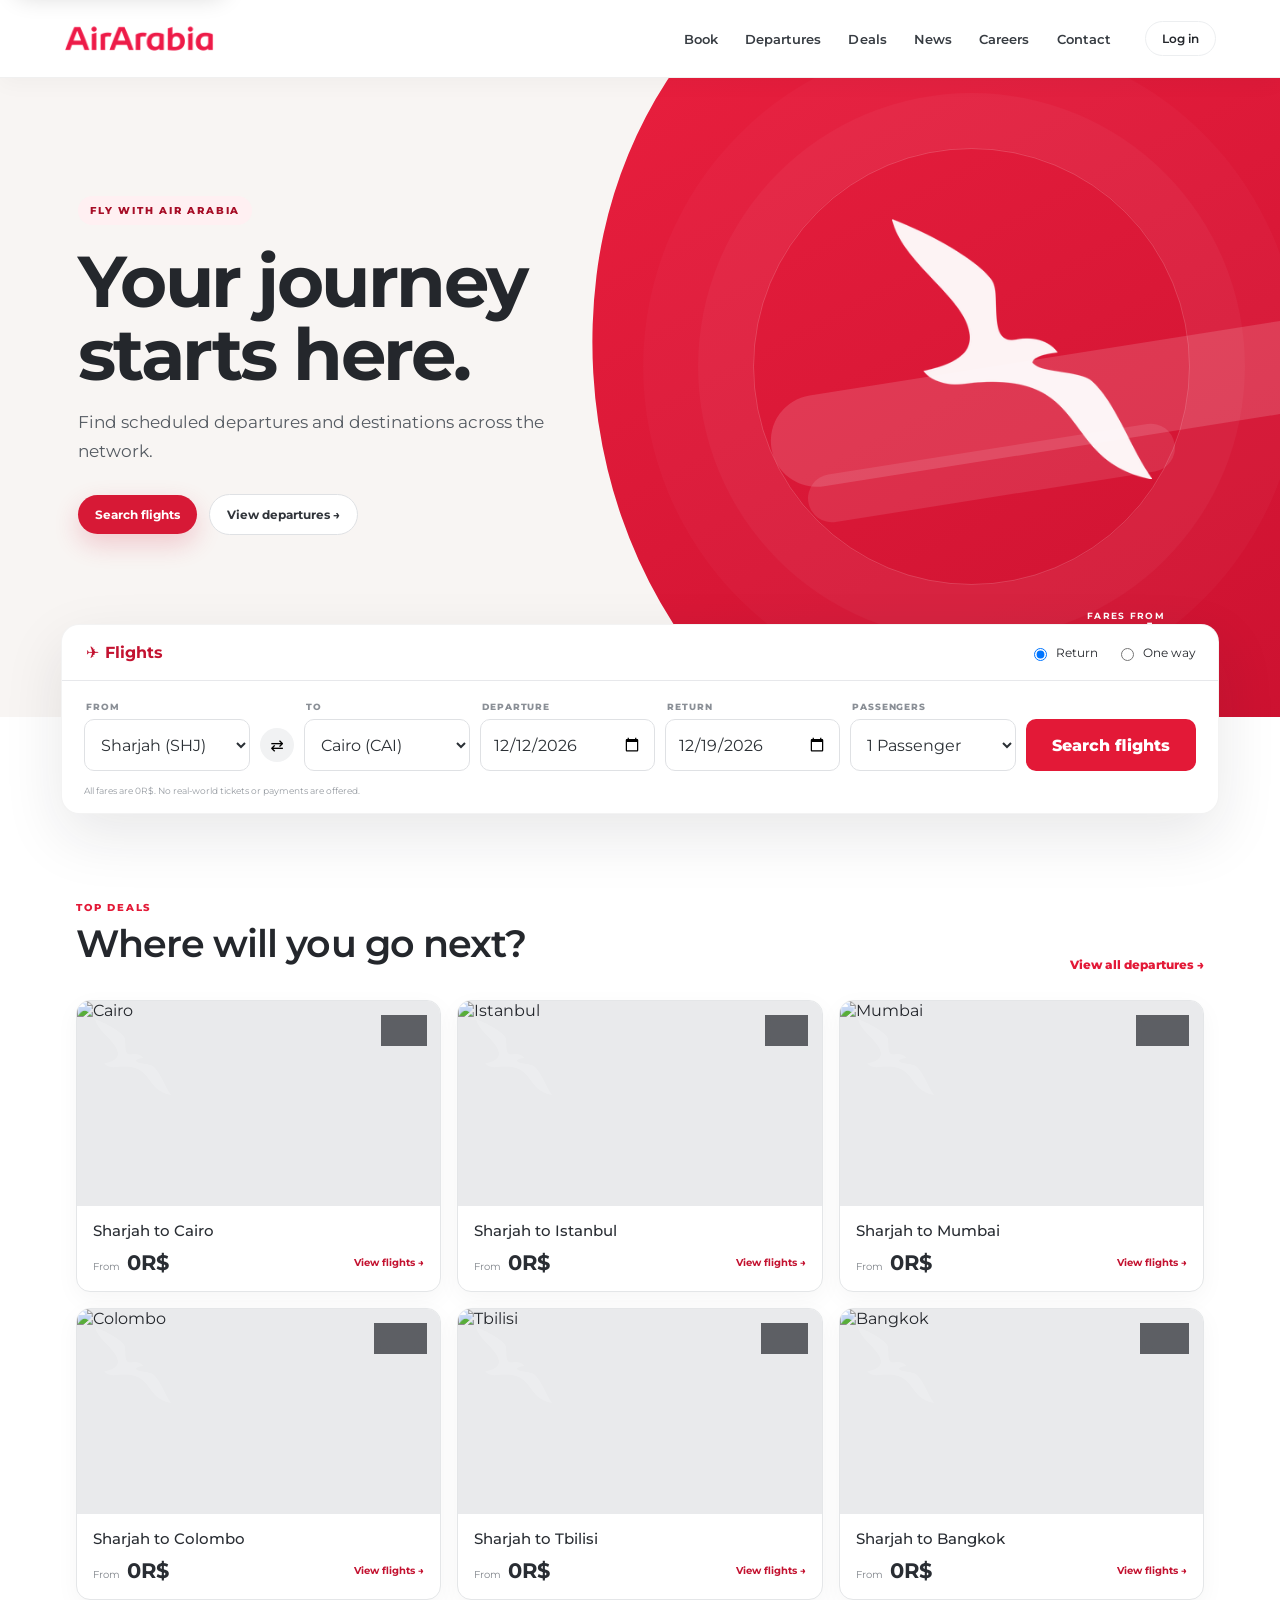
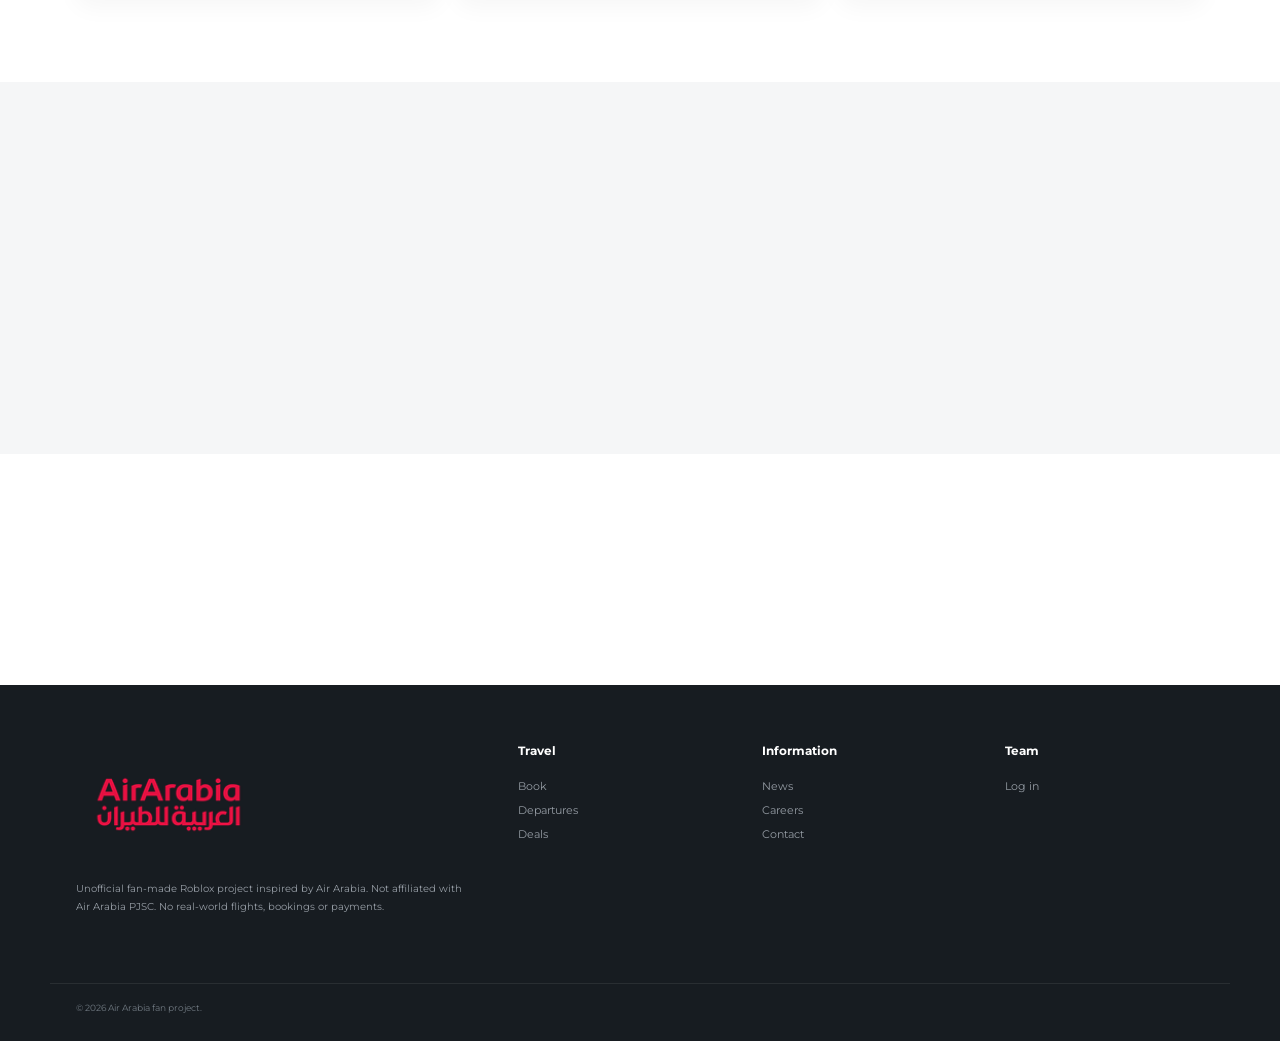
==== commit a244aa43: "Load destination polish and performance improvements" ====
--- a/index.html
+++ b/index.html
@@ -5,8 +5,9 @@
 <meta name="theme-color" content="#d71920"><meta name="description" content="Air Arabia fan-made airline experience.">
 <title>Air Arabia | Fly further</title>
 <link rel="icon" href="assets/logo-bird.webp">
-<link rel="stylesheet" href="styles.css?v=8">
-<link rel="stylesheet" href="theme-overrides.css?v=8">
+<link rel="stylesheet" href="styles.css?v=9">
+<link rel="stylesheet" href="theme-overrides.css?v=9">
+<link rel="stylesheet" href="polish-v9.css?v=1">
 </head>
 <body>
 <a class="skip-link" href="#mainContent">Skip to main content</a>
@@ -44,5 +45,5 @@
 </div></section>
 </main>
 <footer><div class="footer-inner"><div class="footer-brand"><img src="assets/logo-bilingual.webp" alt="Air Arabia"><p>Unofficial fan-made Roblox project inspired by Air Arabia. Not affiliated with Air Arabia PJSC. No real-world flights, bookings or payments.</p></div><div><h4>Travel</h4><a href="#book">Book</a><a href="scheduled-departures.html">Departures</a><a href="#deals">Deals</a></div><div><h4>Information</h4><a href="#news">News</a><a href="careers.html">Careers</a><a href="contact.html">Contact</a></div><div><h4>Team</h4><a href="manager-login.html">Log in</a></div></div><div class="footer-bottom"><span>© 2026 Air Arabia fan project.</span></div></footer>
-<script src="app.js?v=8"></script>
+<script src="app.js?v=9"></script>
 </body></html>
--- a/polish-v9.css
+++ b/polish-v9.css
@@ -0,0 +1,14 @@
+/* Focused visual/performance cleanup */
+.destination-photo{position:relative;height:205px;overflow:hidden;background:#e9eaec}
+.destination-photo:before{content:"";position:absolute!important;inset:0!important;width:auto!important;height:auto!important;right:auto!important;bottom:auto!important;border-radius:0!important;transform:none!important;background:linear-gradient(180deg,rgba(12,16,21,.02),rgba(12,16,21,.16))!important;z-index:2;pointer-events:none}
+.destination-photo:after{display:none!important;content:none!important}
+.destination-photo-img{position:absolute;inset:0;width:100%;height:100%;object-fit:cover;display:block;transform:scale(1.001);transition:transform .28s ease;will-change:transform}
+.deal-watermark{left:18px;top:18px;width:76px;transform:none;opacity:.16;z-index:3;filter:brightness(0) invert(1)}
+.destination-photo .route-code{right:14px;top:14px;left:auto;z-index:4;background:rgba(20,24,30,.66);border:1px solid rgba(255,255,255,.28);backdrop-filter:blur(6px);-webkit-backdrop-filter:blur(6px);color:#fff;padding:7px 10px;border-radius:8px;font-size:11px;font-weight:700;letter-spacing:.08em}
+.destination-name{display:none!important}.destination-deal .deal-route{font-size:15px;font-weight:500;color:#292d33}.destination-deal .deal-body{padding:15px 16px 16px}.destination-deal .deal-price{margin-top:10px}.destination-deal:hover .destination-photo-img{transform:scale(1.025)}
+.destination-deal,.news-card,.quick-card{transition:transform .18s ease,box-shadow .18s ease}.content-section,.news-section,.quick-links{content-visibility:auto;contain-intrinsic-size:1px 700px}
+.job-card-link{display:block;color:inherit;text-decoration:none;height:100%}.job-card-link .job-card{height:100%;transition:transform .18s ease,box-shadow .18s ease,border-color .18s ease}.job-card-link:hover .job-card{transform:translateY(-2px);box-shadow:0 12px 30px rgba(25,30,36,.07);border-color:#d9dcdf}.job-card-link:focus-visible{outline:3px solid var(--focus);outline-offset:4px;border-radius:14px}.job-card .job-open{display:inline-flex;align-items:center;gap:6px;color:#bd102b;font-size:11px;font-weight:700;margin-top:10px}.job-card .job-open span{transition:transform .18s ease}.job-card-link:hover .job-open span{transform:translateX(3px)}
+.job-detail-shell{max-width:1120px;margin:0 auto;padding:54px 26px 90px}.job-back{display:inline-flex;align-items:center;gap:7px;color:#a70e27;text-decoration:none;font-size:12px;font-weight:700;margin-bottom:28px}.job-detail-layout{display:grid;grid-template-columns:minmax(0,1fr) 360px;gap:34px;align-items:start}.job-detail-main{min-width:0}.job-detail-header{padding-bottom:28px;border-bottom:1px solid #e8eaec}.job-detail-header h1{font-size:clamp(38px,5vw,60px);line-height:1.06;letter-spacing:-.035em;font-weight:650;margin:10px 0 18px}.job-detail-meta{display:flex;flex-wrap:wrap;gap:9px}.job-detail-chip{background:#f4f5f6;border:1px solid #e7e9eb;border-radius:999px;padding:8px 11px;font-size:11px;color:#555b62}.job-description{padding-top:30px}.job-description h2{font-size:25px;font-weight:600;letter-spacing:-.02em;margin:0 0 14px}.job-description p{font-size:16px;line-height:1.85;color:#454a50;white-space:pre-line}.job-apply-card{position:sticky;top:104px;background:#fff;border:1px solid #e4e6e8;border-radius:16px;padding:22px;box-shadow:0 9px 30px rgba(25,30,36,.05)}.job-apply-card h2{font-size:21px;margin:0 0 6px;font-weight:600}.job-apply-card>p{font-size:12px;color:#72777d;line-height:1.6;margin:0 0 18px}.job-not-found{padding:70px 0;text-align:center}
+@media(max-width:800px){.job-detail-layout{grid-template-columns:1fr}.job-apply-card{position:static}.destination-photo{height:195px}}
+@media(max-width:700px){.destination-photo{height:215px}.deal-watermark{width:66px}.job-detail-shell{padding:38px 18px 70px}.job-detail-header h1{font-size:39px}}
+@media(prefers-reduced-motion:reduce){.destination-photo-img,.job-card-link .job-card,.job-open span{transition:none!important}.destination-deal:hover .destination-photo-img{transform:none}.job-card-link:hover .job-card{transform:none}}
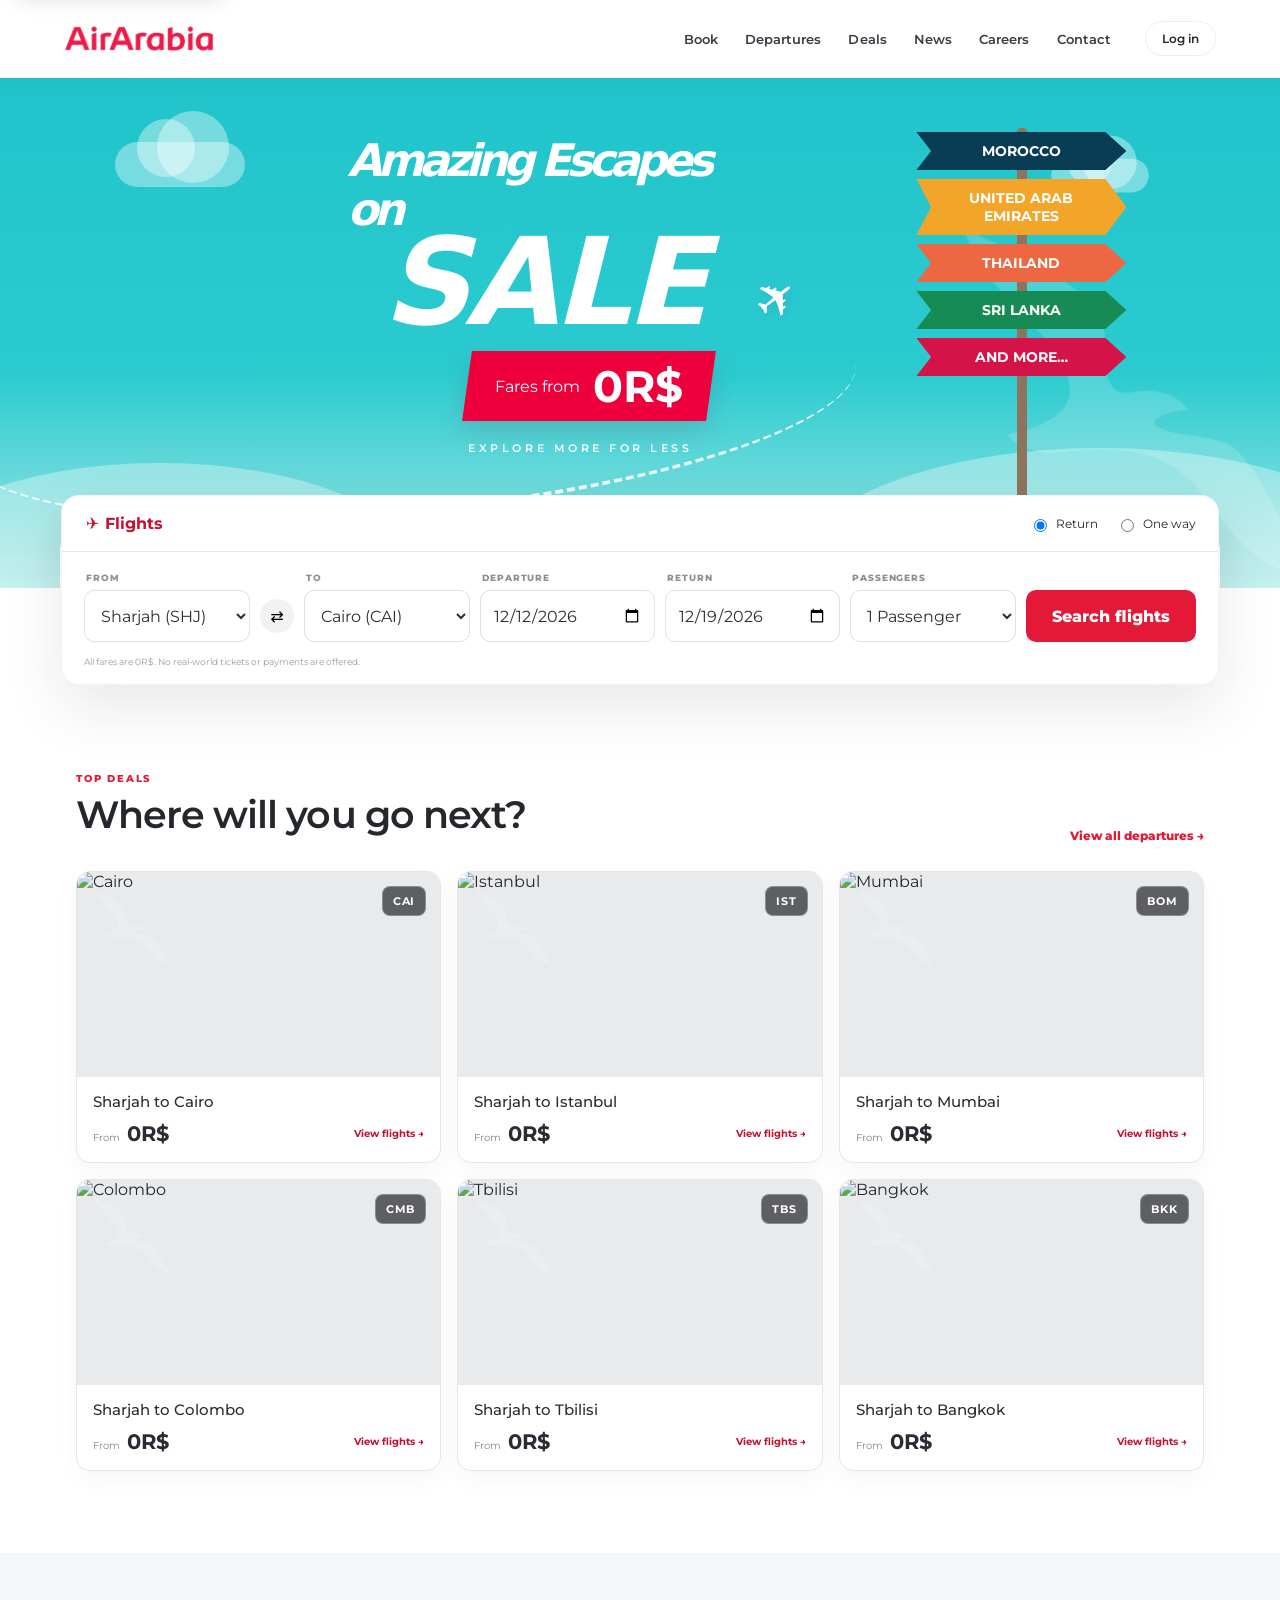
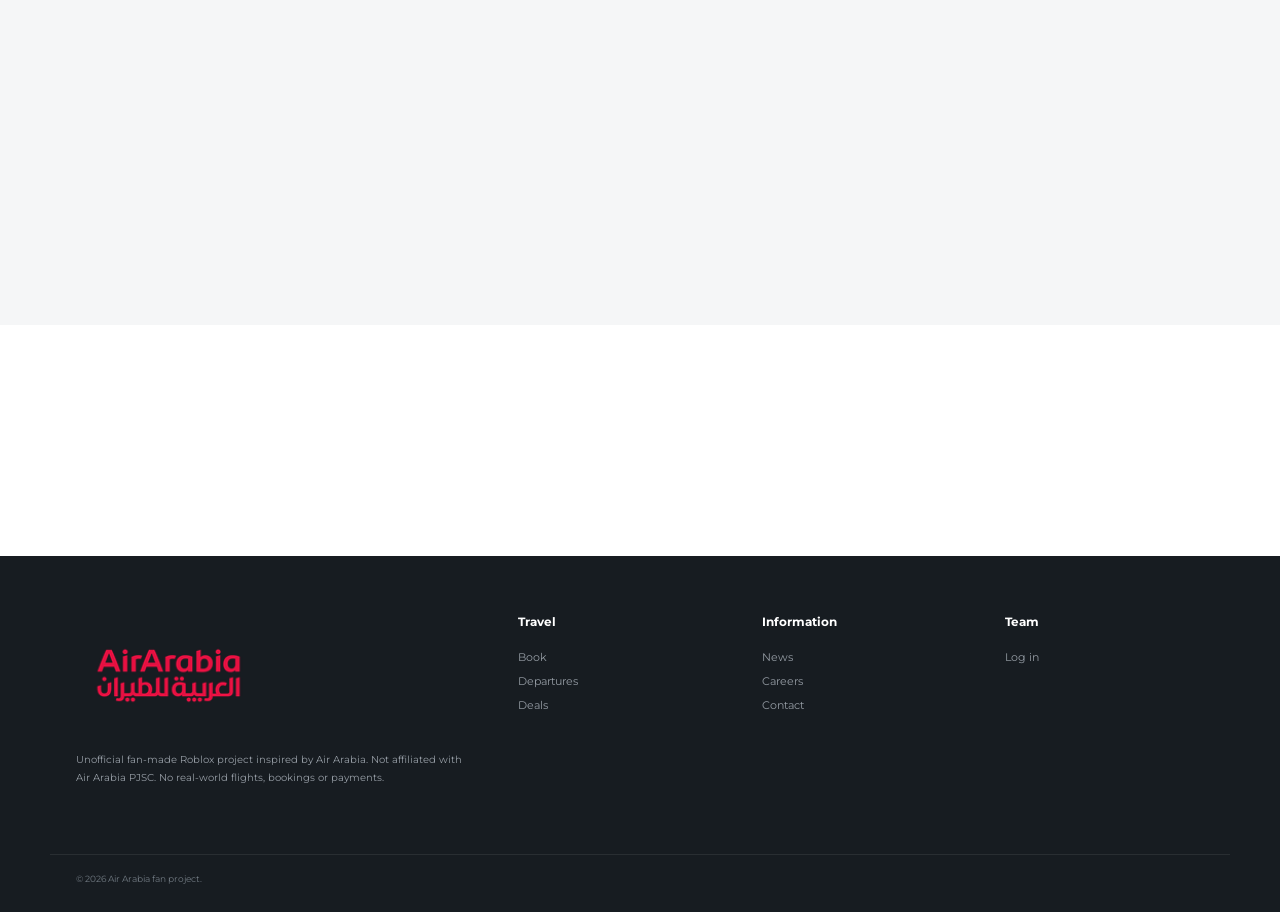
==== commit af467a4f: "Replace homepage hero with sale campaign design" ====
--- a/index.html
+++ b/index.html
@@ -1,49 +1 @@
-<!doctype html>
-<html lang="en">
-<head>
-<meta charset="UTF-8"><meta name="viewport" content="width=device-width,initial-scale=1">
-<meta name="theme-color" content="#d71920"><meta name="description" content="Air Arabia fan-made airline experience.">
-<title>Air Arabia | Fly further</title>
-<link rel="icon" href="assets/logo-bird.webp">
-<link rel="stylesheet" href="styles.css?v=9">
-<link rel="stylesheet" href="theme-overrides.css?v=9">
-<link rel="stylesheet" href="polish-v9.css?v=1">
-</head>
-<body>
-<a class="skip-link" href="#mainContent">Skip to main content</a>
-<header class="site-header">
-<a class="logo-link" href="index.html" aria-label="Air Arabia home"><img src="assets/logo-wordmark.webp" alt="Air Arabia"></a>
-<nav id="mainNav" aria-label="Primary navigation"><a href="#book">Book</a><a href="scheduled-departures.html">Departures</a><a href="#deals">Deals</a><a href="#news">News</a><a href="careers.html">Careers</a><a href="contact.html">Contact</a></nav>
-<div class="header-actions"><a class="manager-link login-link" href="manager-login.html">Log in</a><button class="menu-btn" id="menuBtn" type="button" aria-label="Open navigation menu" aria-controls="mainNav" aria-expanded="false">☰</button></div>
-</header>
-<main id="mainContent">
-<section class="hero hero-graphic" aria-labelledby="heroTitle">
-<div class="hero-graphic-shape shape-one" aria-hidden="true"></div><div class="hero-graphic-shape shape-two" aria-hidden="true"></div>
-<img class="hero-graphic-bird" src="assets/logo-bird.webp" alt="" aria-hidden="true">
-<div class="hero-inner"><span class="eyebrow">FLY WITH AIR ARABIA</span><h1 id="heroTitle">Your journey<br>starts here.</h1><p>Find scheduled departures and destinations across the network.</p><div class="hero-actions"><a href="#book" class="hero-primary">Search flights</a><a href="scheduled-departures.html" class="hero-secondary">View departures <span aria-hidden="true">→</span></a></div></div>
-<div class="hero-banner-date" aria-label="All fares are zero Robux"><small>FARES FROM</small><strong>0R$</strong></div>
-</section>
-<section class="booking-shell" id="book" aria-labelledby="bookingTitle"><div class="booking-card">
-<div class="booking-top"><div class="booking-tabs"><span class="booking-title" id="bookingTitle"><span aria-hidden="true">✈</span> Flights</span></div><fieldset class="trip-type"><legend class="sr-only">Trip type</legend><label><input type="radio" name="trip" value="return" checked> Return</label><label><input type="radio" name="trip" value="oneway"> One way</label></fieldset></div>
-<div class="booking-grid">
-<label><span>From</span><select id="from" aria-label="Departure airport"></select></label>
-<button class="swap-btn" id="swap" type="button" aria-label="Swap departure and destination airports">⇄</button>
-<label><span>To</span><select id="to" aria-label="Destination airport"></select></label>
-<label><span>Departure</span><input id="departureDate" type="date"></label>
-<label id="returnField"><span>Return</span><input id="returnDate" type="date"></label>
-<label><span>Passengers</span><select id="passengers"><option>1 Passenger</option><option>2 Passengers</option><option>3 Passengers</option><option>4 Passengers</option></select></label>
-<button class="primary-btn search-book-btn" id="searchFlights" type="button">Search flights</button>
-</div>
-<div class="booking-smallprint">All fares are 0R$. No real-world tickets or payments are offered.</div>
-</div></section>
-<section class="content-section" id="deals" aria-labelledby="dealsTitle"><div class="section-heading"><div><span class="section-kicker">TOP DEALS</span><h2 id="dealsTitle">Where will you go next?</h2></div><a href="scheduled-departures.html">View all departures <span aria-hidden="true">→</span></a></div><div class="deals-grid" id="dealsGrid" aria-live="polite"></div></section>
-<section class="news-section" id="news" aria-labelledby="newsTitle"><div class="content-section"><div class="section-heading"><div><span class="section-kicker">LATEST NEWS</span><h2 id="newsTitle">Latest from Air Arabia</h2></div></div><div class="news-grid" id="newsGrid" aria-live="polite"></div></div></section>
-<section class="quick-links" aria-label="Useful links"><div class="content-section quick-grid">
-<a class="quick-card" href="scheduled-departures.html"><span class="quick-icon"><svg viewBox="0 0 24 24" aria-hidden="true"><path d="M3 12h18M12 3v18"/><circle cx="12" cy="12" r="9"/></svg></span><div><small>FLIGHT INFORMATION</small><h3>Scheduled departures</h3><p>Search upcoming services and times.</p></div><b aria-hidden="true">→</b></a>
-<a class="quick-card" href="careers.html"><span class="quick-icon"><svg viewBox="0 0 24 24" aria-hidden="true"><rect x="4" y="7" width="16" height="12" rx="2"/><path d="M9 7V5h6v2M4 12h16"/></svg></span><div><small>JOIN THE TEAM</small><h3>Careers</h3><p>View current opportunities.</p></div><b aria-hidden="true">→</b></a>
-<a class="quick-card" href="contact.html"><span class="quick-icon"><svg viewBox="0 0 24 24" aria-hidden="true"><path d="M4 5h16v12H8l-4 3V5Z"/><path d="m6 8 6 4 6-4"/></svg></span><div><small>NEED HELP?</small><h3>Contact us</h3><p>Send our team an enquiry.</p></div><b aria-hidden="true">→</b></a>
-</div></section>
-</main>
-<footer><div class="footer-inner"><div class="footer-brand"><img src="assets/logo-bilingual.webp" alt="Air Arabia"><p>Unofficial fan-made Roblox project inspired by Air Arabia. Not affiliated with Air Arabia PJSC. No real-world flights, bookings or payments.</p></div><div><h4>Travel</h4><a href="#book">Book</a><a href="scheduled-departures.html">Departures</a><a href="#deals">Deals</a></div><div><h4>Information</h4><a href="#news">News</a><a href="careers.html">Careers</a><a href="contact.html">Contact</a></div><div><h4>Team</h4><a href="manager-login.html">Log in</a></div></div><div class="footer-bottom"><span>© 2026 Air Arabia fan project.</span></div></footer>
-<script src="app.js?v=9"></script>
-</body></html>+<!doctype html><html lang="en"><head><meta charset="UTF-8"><meta name="viewport" content="width=device-width,initial-scale=1"><meta name="theme-color" content="#d71920"><meta name="description" content="Air Arabia fan-made airline experience."><title>Air Arabia | Fly further</title><link rel="icon" href="assets/logo-bird.webp"><link rel="stylesheet" href="styles.css?v=10"><link rel="stylesheet" href="theme-overrides.css?v=10"><link rel="stylesheet" href="polish-v9.css?v=2"><link rel="stylesheet" href="sale-hero.css?v=1"></head><body><a class="skip-link" href="#mainContent">Skip to main content</a><header class="site-header"><a class="logo-link" href="index.html" aria-label="Air Arabia home"><img src="assets/logo-wordmark.webp" alt="Air Arabia"></a><nav id="mainNav" aria-label="Primary navigation"><a href="#book">Book</a><a href="scheduled-departures.html">Departures</a><a href="#deals">Deals</a><a href="#news">News</a><a href="careers.html">Careers</a><a href="contact.html">Contact</a></nav><div class="header-actions"><a class="manager-link login-link" href="manager-login.html">Log in</a><button class="menu-btn" id="menuBtn" type="button" aria-label="Open navigation menu" aria-controls="mainNav" aria-expanded="false">☰</button></div></header><main id="mainContent"><section class="sale-hero" aria-labelledby="heroTitle"><span class="sale-cloud cloud-a" aria-hidden="true"></span><span class="sale-cloud cloud-b" aria-hidden="true"></span><span class="sale-path" aria-hidden="true"></span><span class="sale-plane" aria-hidden="true">✈</span><img class="sale-hero-bird" src="assets/logo-bird.webp" alt="" aria-hidden="true"><div class="sale-copy"><h1 id="heroTitle"><small>Amazing Escapes<br>on</small><strong>SALE</strong></h1><div class="sale-price"><span>Fares from</span><b>0R$</b></div><div class="sale-tagline">EXPLORE MORE FOR LESS</div></div><div class="sale-sign" aria-hidden="true"><i class="sign-post"></i><span class="sign">MOROCCO</span><span class="sign">UNITED ARAB EMIRATES</span><span class="sign">THAILAND</span><span class="sign">SRI LANKA</span><span class="sign">AND MORE…</span></div><div class="sale-benefits"><div class="sale-benefit"><svg viewBox="0 0 24 24"><path d="M3 17 21 7M7 15l-2 5 5-2M15 9l2-5 2 3"/></svg><span>Great value fares</span></div><div class="sale-benefit"><svg viewBox="0 0 24 24"><rect x="5" y="5" width="14" height="15" rx="2"/><path d="M9 5V3h6v2"/></svg><span>Unforgettable destinations</span></div><div class="sale-benefit"><svg viewBox="0 0 24 24"><circle cx="12" cy="12" r="9"/><path d="M3 12h18M12 3c3 3 3 15 0 18"/></svg><span>A connected world</span></div><div class="sale-benefit"><svg viewBox="0 0 24 24"><path d="M12 20s-7-4-7-10a4 4 0 0 1 7-2 4 4 0 0 1 7 2c0 6-7 10-7 10Z"/></svg><span>Fly your way</span></div><a href="#deals" class="hero-primary">Explore deals →</a></div></section><section class="booking-shell" id="book" aria-labelledby="bookingTitle"><div class="booking-card"><div class="booking-top"><div class="booking-tabs"><span class="booking-title" id="bookingTitle"><span aria-hidden="true">✈</span> Flights</span></div><fieldset class="trip-type"><legend class="sr-only">Trip type</legend><label><input type="radio" name="trip" value="return" checked> Return</label><label><input type="radio" name="trip" value="oneway"> One way</label></fieldset></div><div class="booking-grid"><label><span>From</span><select id="from" aria-label="Departure airport"></select></label><button class="swap-btn" id="swap" type="button" aria-label="Swap departure and destination airports">⇄</button><label><span>To</span><select id="to" aria-label="Destination airport"></select></label><label><span>Departure</span><input id="departureDate" type="date"></label><label id="returnField"><span>Return</span><input id="returnDate" type="date"></label><label><span>Passengers</span><select id="passengers"><option>1 Passenger</option><option>2 Passengers</option><option>3 Passengers</option><option>4 Passengers</option></select></label><button class="primary-btn search-book-btn" id="searchFlights" type="button">Search flights</button></div><div class="booking-smallprint">All fares are 0R$. No real-world tickets or payments are offered.</div></div></section><section class="content-section" id="deals" aria-labelledby="dealsTitle"><div class="section-heading"><div><span class="section-kicker">TOP DEALS</span><h2 id="dealsTitle">Where will you go next?</h2></div><a href="scheduled-departures.html">View all departures <span aria-hidden="true">→</span></a></div><div class="deals-grid" id="dealsGrid" aria-live="polite"></div></section><section class="news-section" id="news" aria-labelledby="newsTitle"><div class="content-section"><div class="section-heading"><div><span class="section-kicker">LATEST NEWS</span><h2 id="newsTitle">Latest from Air Arabia</h2></div></div><div class="news-grid" id="newsGrid" aria-live="polite"></div></div></section><section class="quick-links" aria-label="Useful links"><div class="content-section quick-grid"><a class="quick-card" href="scheduled-departures.html"><span class="quick-icon"><svg viewBox="0 0 24 24" aria-hidden="true"><path d="M3 12h18M12 3v18"/><circle cx="12" cy="12" r="9"/></svg></span><div><small>FLIGHT INFORMATION</small><h3>Scheduled departures</h3><p>Search upcoming services and times.</p></div><b aria-hidden="true">→</b></a><a class="quick-card" href="careers.html"><span class="quick-icon"><svg viewBox="0 0 24 24" aria-hidden="true"><rect x="4" y="7" width="16" height="12" rx="2"/><path d="M9 7V5h6v2M4 12h16"/></svg></span><div><small>JOIN THE TEAM</small><h3>Careers</h3><p>View current opportunities.</p></div><b aria-hidden="true">→</b></a><a class="quick-card" href="contact.html"><span class="quick-icon"><svg viewBox="0 0 24 24" aria-hidden="true"><path d="M4 5h16v12H8l-4 3V5Z"/><path d="m6 8 6 4 6-4"/></svg></span><div><small>NEED HELP?</small><h3>Contact us</h3><p>Send our team an enquiry.</p></div><b aria-hidden="true">→</b></a></div></section></main><footer><div class="footer-inner"><div class="footer-brand"><img src="assets/logo-bilingual.webp" alt="Air Arabia"><p>Unofficial fan-made Roblox project inspired by Air Arabia. Not affiliated with Air Arabia PJSC. No real-world flights, bookings or payments.</p></div><div><h4>Travel</h4><a href="#book">Book</a><a href="scheduled-departures.html">Departures</a><a href="#deals">Deals</a></div><div><h4>Information</h4><a href="#news">News</a><a href="careers.html">Careers</a><a href="contact.html">Contact</a></div><div><h4>Team</h4><a href="manager-login.html">Log in</a></div></div><div class="footer-bottom"><span>© 2026 Air Arabia fan project.</span></div></footer><script src="app.js?v=9"></script></body></html>
--- a/sale-hero.css
+++ b/sale-hero.css
@@ -0,0 +1 @@
+.sale-hero{position:relative;min-height:510px;overflow:hidden;background:linear-gradient(180deg,#20c4ca 0%,#2bcbd0 58%,#a8e8e5 100%);color:#fff}.sale-hero:before,.sale-hero:after{content:"";position:absolute;border-radius:50%;background:rgba(255,255,255,.34);filter:blur(.2px)}.sale-hero:before{width:520px;height:220px;left:-100px;bottom:-95px}.sale-hero:after{width:620px;height:260px;right:-130px;bottom:-120px}.sale-cloud{position:absolute;width:130px;height:45px;background:rgba(255,255,255,.38);border-radius:60px;z-index:1}.sale-cloud:before,.sale-cloud:after{content:"";position:absolute;background:inherit;border-radius:50%}.sale-cloud:before{width:58px;height:58px;left:22px;bottom:10px}.sale-cloud:after{width:72px;height:72px;right:16px;bottom:4px}.cloud-a{left:9%;top:64px}.cloud-b{right:9%;top:75px;transform:scale(.75)}.sale-path{position:absolute;left:-3%;bottom:75px;width:70%;height:210px;border-bottom:4px dashed rgba(255,255,255,.9);border-radius:0 0 55% 50%;transform:rotate(-5deg);z-index:2}.sale-plane{position:absolute;left:59%;top:190px;font-size:50px;transform:rotate(-38deg);z-index:3;text-shadow:0 4px 10px rgba(0,0,0,.08)}.sale-copy{position:relative;z-index:4;max-width:650px;margin-left:28%;padding:58px 24px 100px}.sale-copy h1{font-style:italic;font-size:clamp(48px,7vw,92px);line-height:.8;letter-spacing:-.055em;margin:0;font-weight:700}.sale-copy h1 small{display:block;font-size:.5em;line-height:1.1;margin-left:-35px}.sale-copy h1 strong{display:block;font-size:1.35em}.sale-price{display:inline-flex;align-items:center;gap:13px;margin:20px 0 0 85px;padding:13px 28px;background:#ed003b;color:#fff;transform:skew(-8deg);box-shadow:0 10px 25px rgba(115,0,29,.13)}.sale-price>*{transform:skew(8deg)}.sale-price span{font-size:16px}.sale-price b{font-size:44px;line-height:1}.sale-tagline{margin:20px 0 0 86px;letter-spacing:.32em;font-size:11px;font-weight:600}.sale-sign{position:absolute;right:12%;top:45px;z-index:4;width:210px;text-align:center}.sign-post{position:absolute;left:101px;top:5px;width:10px;height:405px;background:#8f745d;border-radius:4px;z-index:-1}.sign{display:block;margin:9px auto;color:#fff;padding:10px 15px;font-size:14px;font-weight:700;box-shadow:0 5px 10px rgba(0,0,0,.08);clip-path:polygon(0 0,90% 0,100% 50%,90% 100%,0 100%,7% 50%)}.sign:nth-of-type(1){background:#083d53}.sign:nth-of-type(2){background:#f3a52a}.sign:nth-of-type(3){background:#ed6842}.sign:nth-of-type(4){background:#178b56}.sign:nth-of-type(5){background:#d41448}.sale-hero-bird{position:absolute;right:-35px;bottom:8px;width:350px;filter:brightness(0) invert(1);opacity:.16;z-index:2}.sale-benefits{position:absolute;z-index:5;left:50%;bottom:0;transform:translateX(-50%);width:min(1160px,92%);background:#fff;color:#263746;border-radius:24px 24px 0 0;display:grid;grid-template-columns:repeat(4,1fr) auto;align-items:center;box-shadow:0 -6px 30px rgba(23,54,65,.08);padding:18px 22px}.sale-benefit{display:flex;align-items:center;gap:11px;padding:0 18px;border-right:1px solid #e7eaec;font-size:12px;font-weight:600}.sale-benefit svg{width:26px;height:26px;stroke:#e31937;fill:none;stroke-width:1.8}.sale-benefits .hero-primary{white-space:nowrap;margin-left:18px}.booking-shell{position:relative;z-index:6}@media(max-width:900px){.sale-copy{margin-left:8%;padding-top:70px}.sale-sign{right:4%;transform:scale(.85);transform-origin:top right}.sale-benefits{grid-template-columns:repeat(2,1fr);gap:14px}.sale-benefit{border:0}.sale-benefits .hero-primary{grid-column:1/-1;text-align:center;margin:0}.sale-hero{min-height:620px}.sale-copy h1{font-size:65px}}@media(max-width:650px){.sale-hero{min-height:690px}.sale-copy{margin:0;padding:58px 22px 250px}.sale-copy h1{font-size:52px}.sale-copy h1 small{margin-left:0}.sale-price,.sale-tagline{margin-left:0}.sale-sign{right:-35px;top:300px;transform:scale(.62)}.sale-plane{left:45%;top:315px}.sale-path{bottom:185px;width:90%}.sale-benefits{grid-template-columns:1fr 1fr;padding:14px}.sale-benefit{padding:5px;font-size:10px}.sale-benefit svg{width:21px}.sale-hero-bird{width:230px}.sale-price b{font-size:36px}}
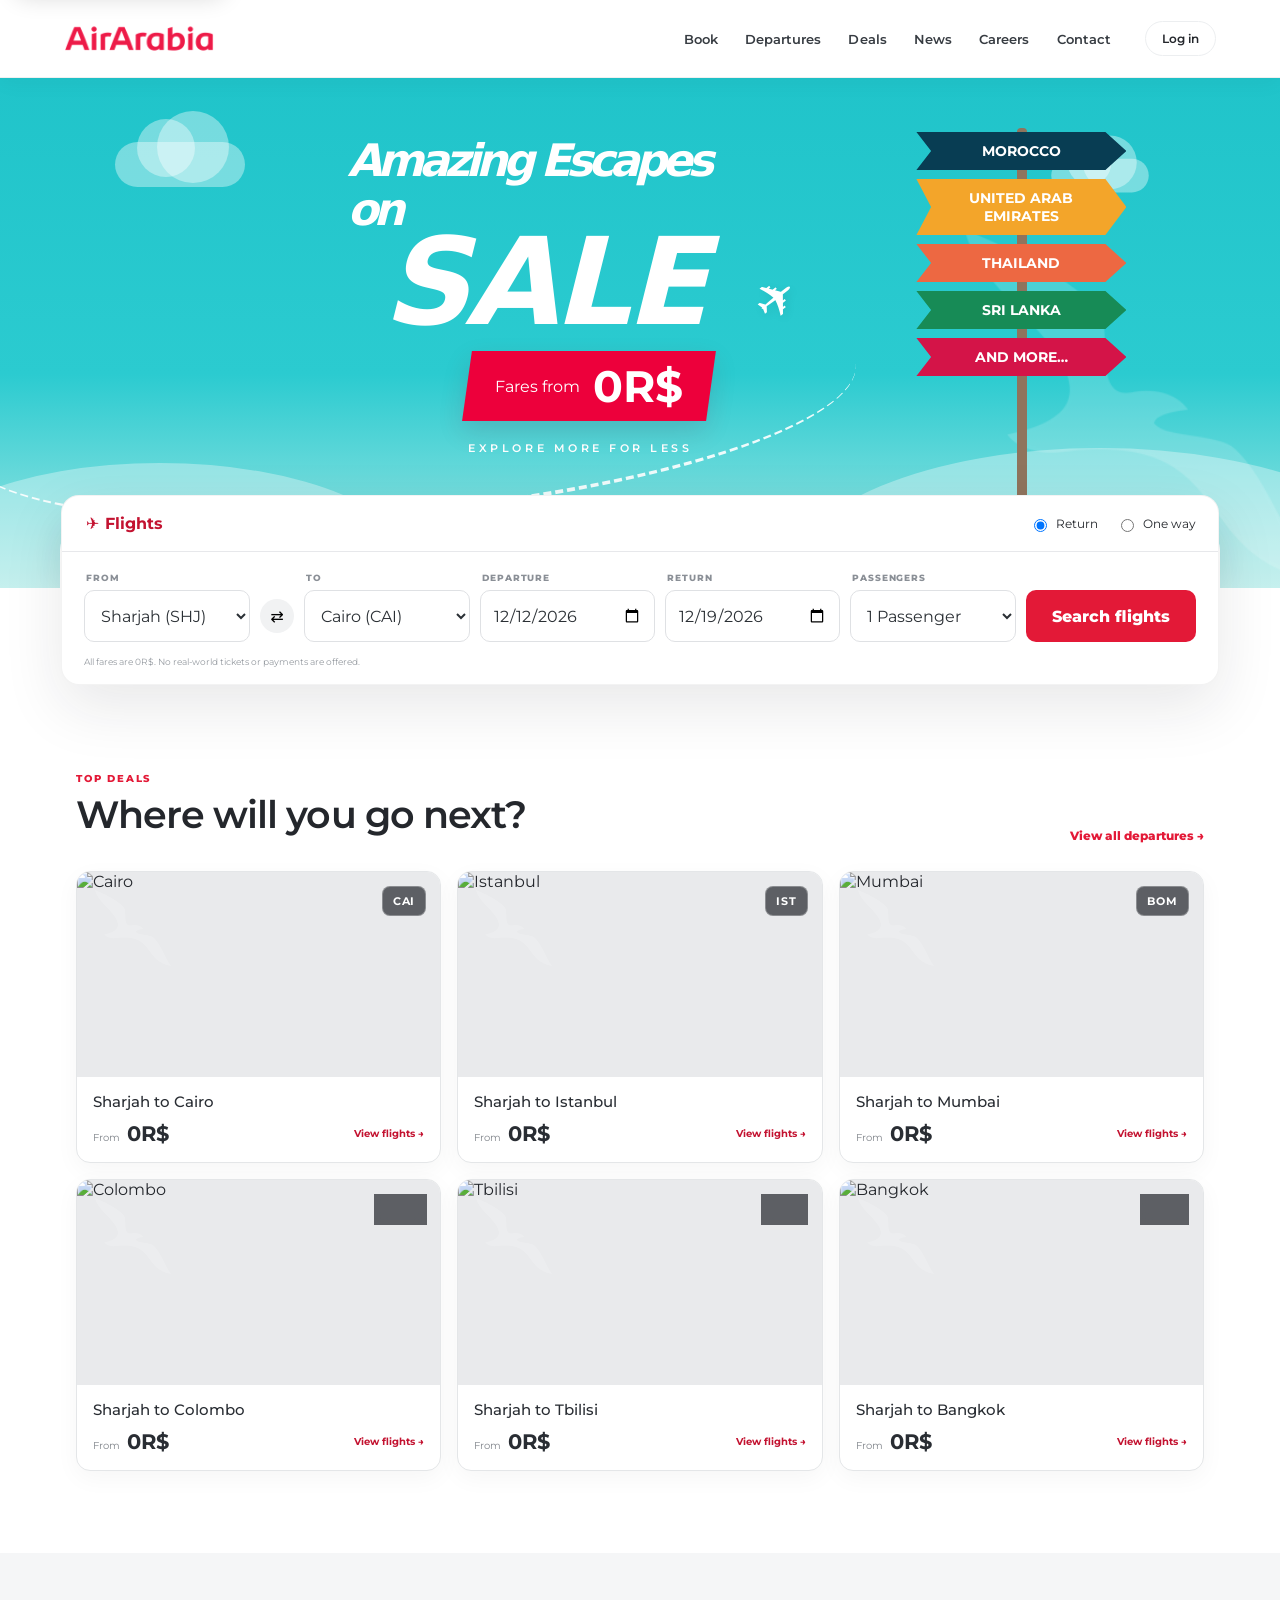
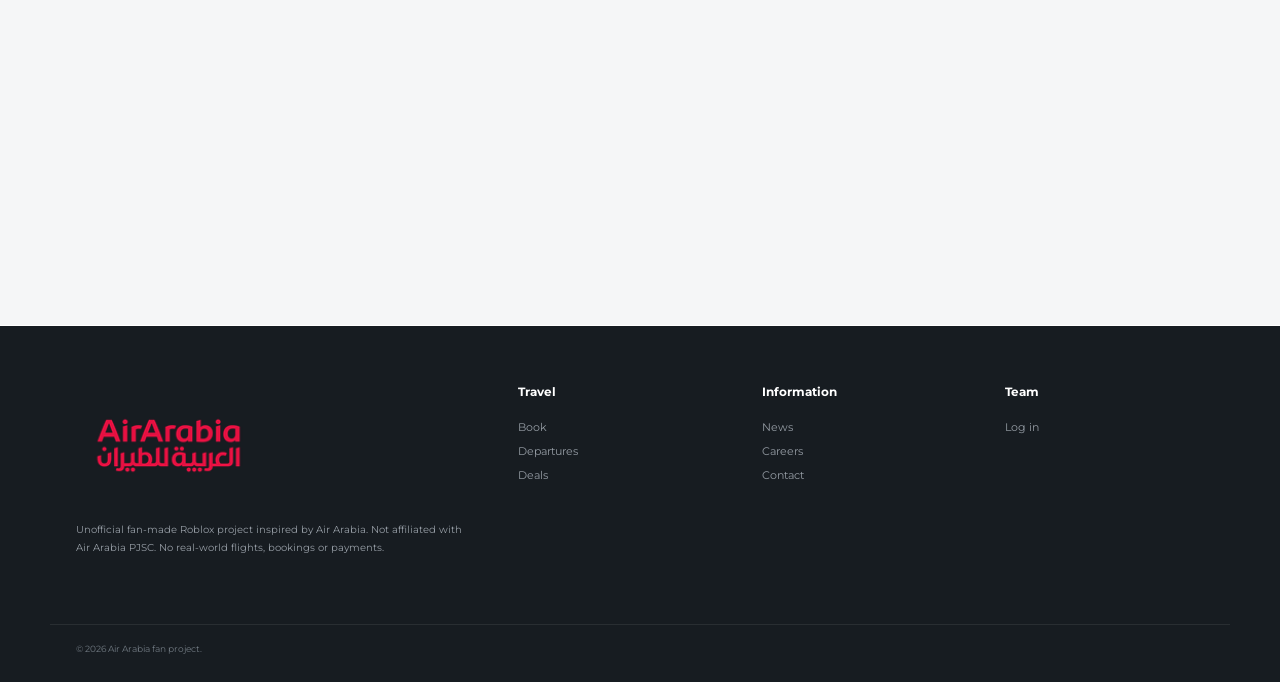
==== commit c0af490d: "Remove duplicate quick links section" ====
--- a/index.html
+++ b/index.html
@@ -1 +1 @@
-<!doctype html><html lang="en"><head><meta charset="UTF-8"><meta name="viewport" content="width=device-width,initial-scale=1"><meta name="theme-color" content="#d71920"><meta name="description" content="Air Arabia fan-made airline experience."><title>Air Arabia | Fly further</title><link rel="icon" href="assets/logo-bird.webp"><link rel="stylesheet" href="styles.css?v=10"><link rel="stylesheet" href="theme-overrides.css?v=10"><link rel="stylesheet" href="polish-v9.css?v=2"><link rel="stylesheet" href="sale-hero.css?v=1"></head><body><a class="skip-link" href="#mainContent">Skip to main content</a><header class="site-header"><a class="logo-link" href="index.html" aria-label="Air Arabia home"><img src="assets/logo-wordmark.webp" alt="Air Arabia"></a><nav id="mainNav" aria-label="Primary navigation"><a href="#book">Book</a><a href="scheduled-departures.html">Departures</a><a href="#deals">Deals</a><a href="#news">News</a><a href="careers.html">Careers</a><a href="contact.html">Contact</a></nav><div class="header-actions"><a class="manager-link login-link" href="manager-login.html">Log in</a><button class="menu-btn" id="menuBtn" type="button" aria-label="Open navigation menu" aria-controls="mainNav" aria-expanded="false">☰</button></div></header><main id="mainContent"><section class="sale-hero" aria-labelledby="heroTitle"><span class="sale-cloud cloud-a" aria-hidden="true"></span><span class="sale-cloud cloud-b" aria-hidden="true"></span><span class="sale-path" aria-hidden="true"></span><span class="sale-plane" aria-hidden="true">✈</span><img class="sale-hero-bird" src="assets/logo-bird.webp" alt="" aria-hidden="true"><div class="sale-copy"><h1 id="heroTitle"><small>Amazing Escapes<br>on</small><strong>SALE</strong></h1><div class="sale-price"><span>Fares from</span><b>0R$</b></div><div class="sale-tagline">EXPLORE MORE FOR LESS</div></div><div class="sale-sign" aria-hidden="true"><i class="sign-post"></i><span class="sign">MOROCCO</span><span class="sign">UNITED ARAB EMIRATES</span><span class="sign">THAILAND</span><span class="sign">SRI LANKA</span><span class="sign">AND MORE…</span></div><div class="sale-benefits"><div class="sale-benefit"><svg viewBox="0 0 24 24"><path d="M3 17 21 7M7 15l-2 5 5-2M15 9l2-5 2 3"/></svg><span>Great value fares</span></div><div class="sale-benefit"><svg viewBox="0 0 24 24"><rect x="5" y="5" width="14" height="15" rx="2"/><path d="M9 5V3h6v2"/></svg><span>Unforgettable destinations</span></div><div class="sale-benefit"><svg viewBox="0 0 24 24"><circle cx="12" cy="12" r="9"/><path d="M3 12h18M12 3c3 3 3 15 0 18"/></svg><span>A connected world</span></div><div class="sale-benefit"><svg viewBox="0 0 24 24"><path d="M12 20s-7-4-7-10a4 4 0 0 1 7-2 4 4 0 0 1 7 2c0 6-7 10-7 10Z"/></svg><span>Fly your way</span></div><a href="#deals" class="hero-primary">Explore deals →</a></div></section><section class="booking-shell" id="book" aria-labelledby="bookingTitle"><div class="booking-card"><div class="booking-top"><div class="booking-tabs"><span class="booking-title" id="bookingTitle"><span aria-hidden="true">✈</span> Flights</span></div><fieldset class="trip-type"><legend class="sr-only">Trip type</legend><label><input type="radio" name="trip" value="return" checked> Return</label><label><input type="radio" name="trip" value="oneway"> One way</label></fieldset></div><div class="booking-grid"><label><span>From</span><select id="from" aria-label="Departure airport"></select></label><button class="swap-btn" id="swap" type="button" aria-label="Swap departure and destination airports">⇄</button><label><span>To</span><select id="to" aria-label="Destination airport"></select></label><label><span>Departure</span><input id="departureDate" type="date"></label><label id="returnField"><span>Return</span><input id="returnDate" type="date"></label><label><span>Passengers</span><select id="passengers"><option>1 Passenger</option><option>2 Passengers</option><option>3 Passengers</option><option>4 Passengers</option></select></label><button class="primary-btn search-book-btn" id="searchFlights" type="button">Search flights</button></div><div class="booking-smallprint">All fares are 0R$. No real-world tickets or payments are offered.</div></div></section><section class="content-section" id="deals" aria-labelledby="dealsTitle"><div class="section-heading"><div><span class="section-kicker">TOP DEALS</span><h2 id="dealsTitle">Where will you go next?</h2></div><a href="scheduled-departures.html">View all departures <span aria-hidden="true">→</span></a></div><div class="deals-grid" id="dealsGrid" aria-live="polite"></div></section><section class="news-section" id="news" aria-labelledby="newsTitle"><div class="content-section"><div class="section-heading"><div><span class="section-kicker">LATEST NEWS</span><h2 id="newsTitle">Latest from Air Arabia</h2></div></div><div class="news-grid" id="newsGrid" aria-live="polite"></div></div></section><section class="quick-links" aria-label="Useful links"><div class="content-section quick-grid"><a class="quick-card" href="scheduled-departures.html"><span class="quick-icon"><svg viewBox="0 0 24 24" aria-hidden="true"><path d="M3 12h18M12 3v18"/><circle cx="12" cy="12" r="9"/></svg></span><div><small>FLIGHT INFORMATION</small><h3>Scheduled departures</h3><p>Search upcoming services and times.</p></div><b aria-hidden="true">→</b></a><a class="quick-card" href="careers.html"><span class="quick-icon"><svg viewBox="0 0 24 24" aria-hidden="true"><rect x="4" y="7" width="16" height="12" rx="2"/><path d="M9 7V5h6v2M4 12h16"/></svg></span><div><small>JOIN THE TEAM</small><h3>Careers</h3><p>View current opportunities.</p></div><b aria-hidden="true">→</b></a><a class="quick-card" href="contact.html"><span class="quick-icon"><svg viewBox="0 0 24 24" aria-hidden="true"><path d="M4 5h16v12H8l-4 3V5Z"/><path d="m6 8 6 4 6-4"/></svg></span><div><small>NEED HELP?</small><h3>Contact us</h3><p>Send our team an enquiry.</p></div><b aria-hidden="true">→</b></a></div></section></main><footer><div class="footer-inner"><div class="footer-brand"><img src="assets/logo-bilingual.webp" alt="Air Arabia"><p>Unofficial fan-made Roblox project inspired by Air Arabia. Not affiliated with Air Arabia PJSC. No real-world flights, bookings or payments.</p></div><div><h4>Travel</h4><a href="#book">Book</a><a href="scheduled-departures.html">Departures</a><a href="#deals">Deals</a></div><div><h4>Information</h4><a href="#news">News</a><a href="careers.html">Careers</a><a href="contact.html">Contact</a></div><div><h4>Team</h4><a href="manager-login.html">Log in</a></div></div><div class="footer-bottom"><span>© 2026 Air Arabia fan project.</span></div></footer><script src="app.js?v=9"></script></body></html>+<!doctype html><html lang="en"><head><meta charset="UTF-8"><meta name="viewport" content="width=device-width,initial-scale=1"><meta name="theme-color" content="#d71920"><meta name="description" content="Air Arabia fan-made airline experience."><title>Air Arabia | Fly further</title><link rel="icon" href="assets/logo-bird.webp"><link rel="stylesheet" href="styles.css?v=10"><link rel="stylesheet" href="theme-overrides.css?v=10"><link rel="stylesheet" href="polish-v9.css?v=2"><link rel="stylesheet" href="sale-hero.css?v=1"></head><body><a class="skip-link" href="#mainContent">Skip to main content</a><header class="site-header"><a class="logo-link" href="index.html" aria-label="Air Arabia home"><img src="assets/logo-wordmark.webp" alt="Air Arabia"></a><nav id="mainNav" aria-label="Primary navigation"><a href="#book">Book</a><a href="scheduled-departures.html">Departures</a><a href="#deals">Deals</a><a href="#news">News</a><a href="careers.html">Careers</a><a href="contact.html">Contact</a></nav><div class="header-actions"><a class="manager-link login-link" href="manager-login.html">Log in</a><button class="menu-btn" id="menuBtn" type="button" aria-label="Open navigation menu" aria-controls="mainNav" aria-expanded="false">☰</button></div></header><main id="mainContent"><section class="sale-hero" aria-labelledby="heroTitle"><span class="sale-cloud cloud-a" aria-hidden="true"></span><span class="sale-cloud cloud-b" aria-hidden="true"></span><span class="sale-path" aria-hidden="true"></span><span class="sale-plane" aria-hidden="true">✈</span><img class="sale-hero-bird" src="assets/logo-bird.webp" alt="" aria-hidden="true"><div class="sale-copy"><h1 id="heroTitle"><small>Amazing Escapes<br>on</small><strong>SALE</strong></h1><div class="sale-price"><span>Fares from</span><b>0R$</b></div><div class="sale-tagline">EXPLORE MORE FOR LESS</div></div><div class="sale-sign" aria-hidden="true"><i class="sign-post"></i><span class="sign">MOROCCO</span><span class="sign">UNITED ARAB EMIRATES</span><span class="sign">THAILAND</span><span class="sign">SRI LANKA</span><span class="sign">AND MORE…</span></div><div class="sale-benefits"><div class="sale-benefit"><svg viewBox="0 0 24 24"><path d="M3 17 21 7M7 15l-2 5 5-2M15 9l2-5 2 3"/></svg><span>Great value fares</span></div><div class="sale-benefit"><svg viewBox="0 0 24 24"><rect x="5" y="5" width="14" height="15" rx="2"/><path d="M9 5V3h6v2"/></svg><span>Unforgettable destinations</span></div><div class="sale-benefit"><svg viewBox="0 0 24 24"><circle cx="12" cy="12" r="9"/><path d="M3 12h18M12 3c3 3 3 15 0 18"/></svg><span>A connected world</span></div><div class="sale-benefit"><svg viewBox="0 0 24 24"><path d="M12 20s-7-4-7-10a4 4 0 0 1 7-2 4 4 0 0 1 7 2c0 6-7 10-7 10Z"/></svg><span>Fly your way</span></div><a href="#deals" class="hero-primary">Explore deals →</a></div></section><section class="booking-shell" id="book" aria-labelledby="bookingTitle"><div class="booking-card"><div class="booking-top"><div class="booking-tabs"><span class="booking-title" id="bookingTitle"><span aria-hidden="true">✈</span> Flights</span></div><fieldset class="trip-type"><legend class="sr-only">Trip type</legend><label><input type="radio" name="trip" value="return" checked> Return</label><label><input type="radio" name="trip" value="oneway"> One way</label></fieldset></div><div class="booking-grid"><label><span>From</span><select id="from" aria-label="Departure airport"></select></label><button class="swap-btn" id="swap" type="button" aria-label="Swap departure and destination airports">⇄</button><label><span>To</span><select id="to" aria-label="Destination airport"></select></label><label><span>Departure</span><input id="departureDate" type="date"></label><label id="returnField"><span>Return</span><input id="returnDate" type="date"></label><label><span>Passengers</span><select id="passengers"><option>1 Passenger</option><option>2 Passengers</option><option>3 Passengers</option><option>4 Passengers</option></select></label><button class="primary-btn search-book-btn" id="searchFlights" type="button">Search flights</button></div><div class="booking-smallprint">All fares are 0R$. No real-world tickets or payments are offered.</div></div></section><section class="content-section" id="deals" aria-labelledby="dealsTitle"><div class="section-heading"><div><span class="section-kicker">TOP DEALS</span><h2 id="dealsTitle">Where will you go next?</h2></div><a href="scheduled-departures.html">View all departures <span aria-hidden="true">→</span></a></div><div class="deals-grid" id="dealsGrid" aria-live="polite"></div></section><section class="news-section" id="news" aria-labelledby="newsTitle"><div class="content-section"><div class="section-heading"><div><span class="section-kicker">LATEST NEWS</span><h2 id="newsTitle">Latest from Air Arabia</h2></div></div><div class="news-grid" id="newsGrid" aria-live="polite"></div></div></section></main><footer><div class="footer-inner"><div class="footer-brand"><img src="assets/logo-bilingual.webp" alt="Air Arabia"><p>Unofficial fan-made Roblox project inspired by Air Arabia. Not affiliated with Air Arabia PJSC. No real-world flights, bookings or payments.</p></div><div><h4>Travel</h4><a href="#book">Book</a><a href="scheduled-departures.html">Departures</a><a href="#deals">Deals</a></div><div><h4>Information</h4><a href="#news">News</a><a href="careers.html">Careers</a><a href="contact.html">Contact</a></div><div><h4>Team</h4><a href="manager-login.html">Log in</a></div></div><div class="footer-bottom"><span>© 2026 Air Arabia fan project.</span></div></footer><script src="app.js?v=10"></script></body></html>
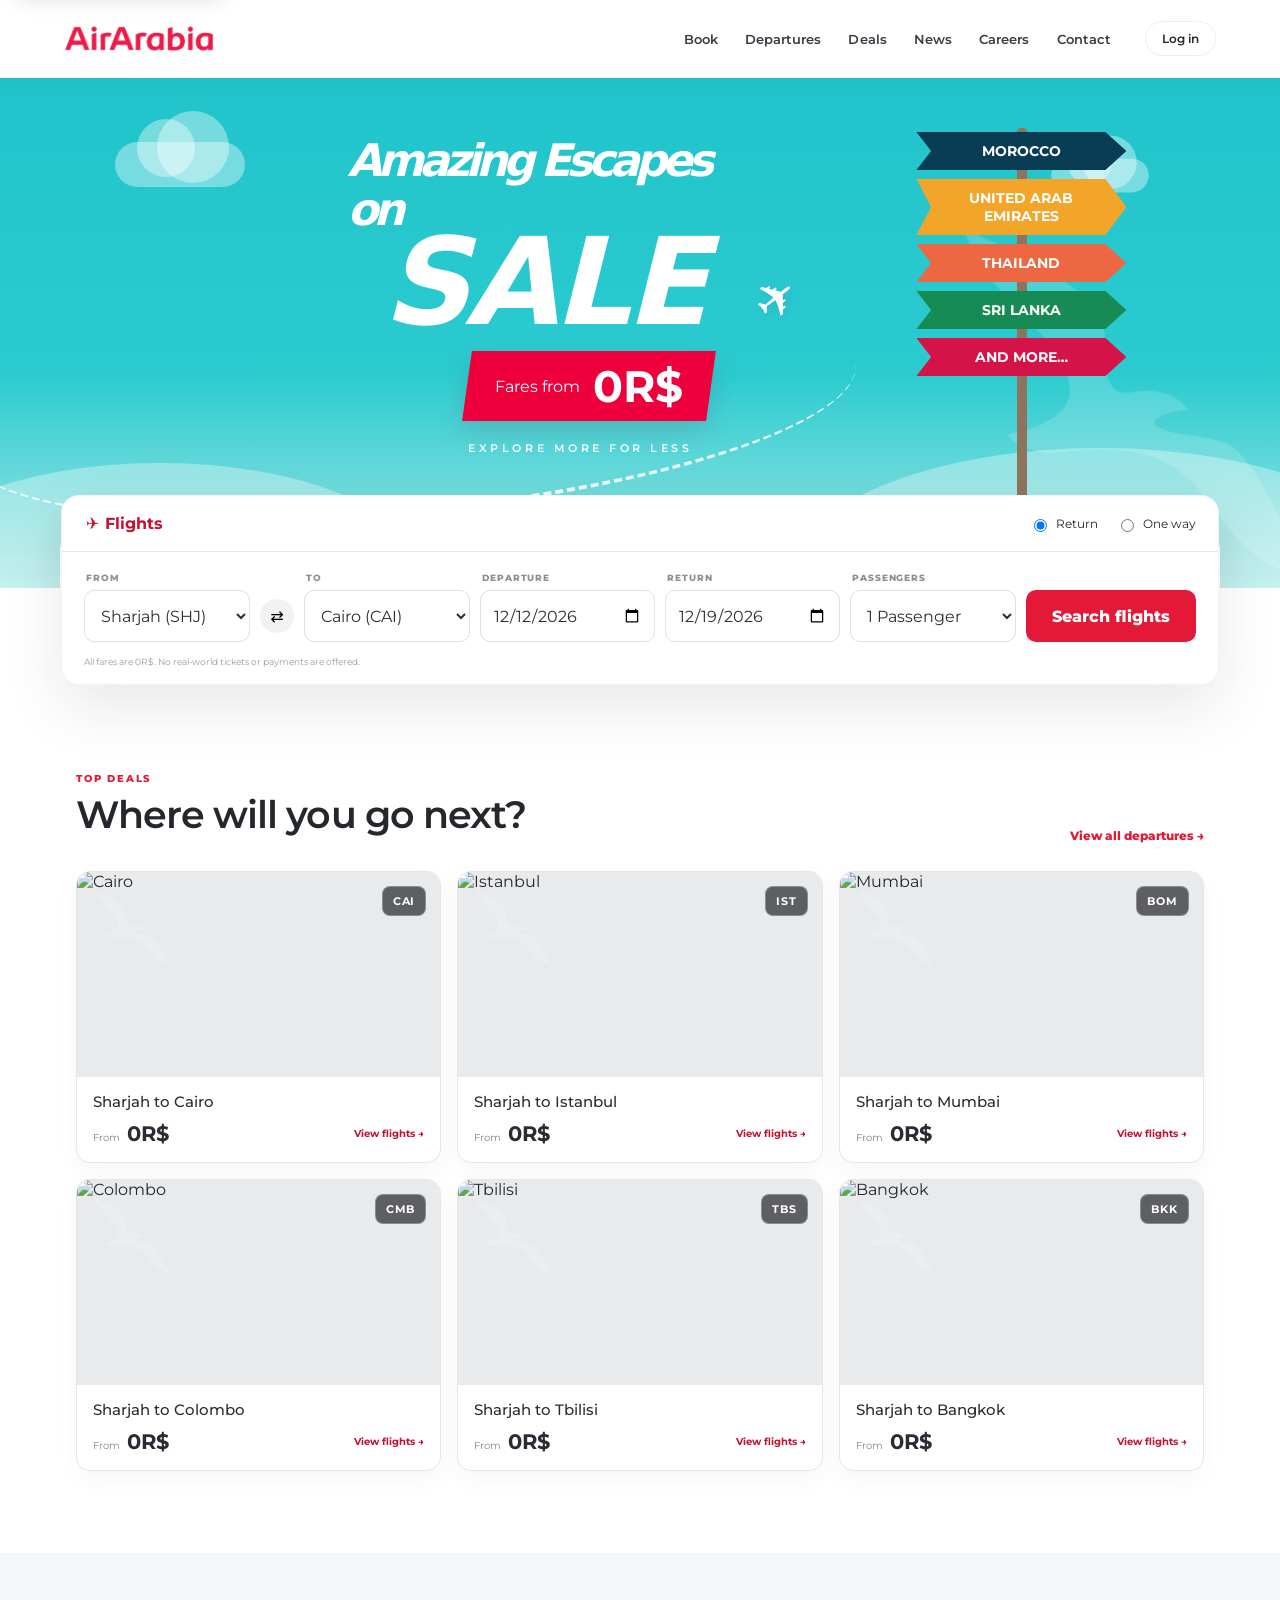
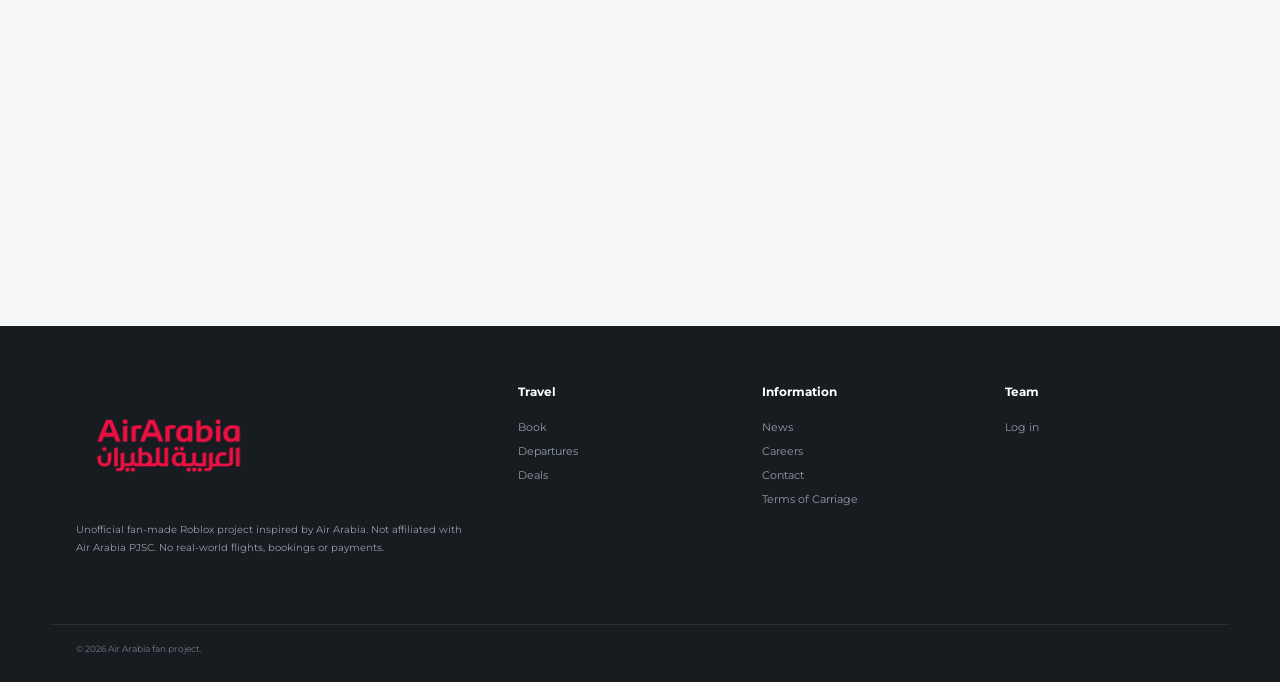
==== commit 58185088: "Add Terms of Carriage footer link" ====
--- a/index.html
+++ b/index.html
@@ -1 +1 @@
-<!doctype html><html lang="en"><head><meta charset="UTF-8"><meta name="viewport" content="width=device-width,initial-scale=1"><meta name="theme-color" content="#d71920"><meta name="description" content="Air Arabia fan-made airline experience."><title>Air Arabia | Fly further</title><link rel="icon" href="assets/logo-bird.webp"><link rel="stylesheet" href="styles.css?v=10"><link rel="stylesheet" href="theme-overrides.css?v=10"><link rel="stylesheet" href="polish-v9.css?v=2"><link rel="stylesheet" href="sale-hero.css?v=1"></head><body><a class="skip-link" href="#mainContent">Skip to main content</a><header class="site-header"><a class="logo-link" href="index.html" aria-label="Air Arabia home"><img src="assets/logo-wordmark.webp" alt="Air Arabia"></a><nav id="mainNav" aria-label="Primary navigation"><a href="#book">Book</a><a href="scheduled-departures.html">Departures</a><a href="#deals">Deals</a><a href="#news">News</a><a href="careers.html">Careers</a><a href="contact.html">Contact</a></nav><div class="header-actions"><a class="manager-link login-link" href="manager-login.html">Log in</a><button class="menu-btn" id="menuBtn" type="button" aria-label="Open navigation menu" aria-controls="mainNav" aria-expanded="false">☰</button></div></header><main id="mainContent"><section class="sale-hero" aria-labelledby="heroTitle"><span class="sale-cloud cloud-a" aria-hidden="true"></span><span class="sale-cloud cloud-b" aria-hidden="true"></span><span class="sale-path" aria-hidden="true"></span><span class="sale-plane" aria-hidden="true">✈</span><img class="sale-hero-bird" src="assets/logo-bird.webp" alt="" aria-hidden="true"><div class="sale-copy"><h1 id="heroTitle"><small>Amazing Escapes<br>on</small><strong>SALE</strong></h1><div class="sale-price"><span>Fares from</span><b>0R$</b></div><div class="sale-tagline">EXPLORE MORE FOR LESS</div></div><div class="sale-sign" aria-hidden="true"><i class="sign-post"></i><span class="sign">MOROCCO</span><span class="sign">UNITED ARAB EMIRATES</span><span class="sign">THAILAND</span><span class="sign">SRI LANKA</span><span class="sign">AND MORE…</span></div><div class="sale-benefits"><div class="sale-benefit"><svg viewBox="0 0 24 24"><path d="M3 17 21 7M7 15l-2 5 5-2M15 9l2-5 2 3"/></svg><span>Great value fares</span></div><div class="sale-benefit"><svg viewBox="0 0 24 24"><rect x="5" y="5" width="14" height="15" rx="2"/><path d="M9 5V3h6v2"/></svg><span>Unforgettable destinations</span></div><div class="sale-benefit"><svg viewBox="0 0 24 24"><circle cx="12" cy="12" r="9"/><path d="M3 12h18M12 3c3 3 3 15 0 18"/></svg><span>A connected world</span></div><div class="sale-benefit"><svg viewBox="0 0 24 24"><path d="M12 20s-7-4-7-10a4 4 0 0 1 7-2 4 4 0 0 1 7 2c0 6-7 10-7 10Z"/></svg><span>Fly your way</span></div><a href="#deals" class="hero-primary">Explore deals →</a></div></section><section class="booking-shell" id="book" aria-labelledby="bookingTitle"><div class="booking-card"><div class="booking-top"><div class="booking-tabs"><span class="booking-title" id="bookingTitle"><span aria-hidden="true">✈</span> Flights</span></div><fieldset class="trip-type"><legend class="sr-only">Trip type</legend><label><input type="radio" name="trip" value="return" checked> Return</label><label><input type="radio" name="trip" value="oneway"> One way</label></fieldset></div><div class="booking-grid"><label><span>From</span><select id="from" aria-label="Departure airport"></select></label><button class="swap-btn" id="swap" type="button" aria-label="Swap departure and destination airports">⇄</button><label><span>To</span><select id="to" aria-label="Destination airport"></select></label><label><span>Departure</span><input id="departureDate" type="date"></label><label id="returnField"><span>Return</span><input id="returnDate" type="date"></label><label><span>Passengers</span><select id="passengers"><option>1 Passenger</option><option>2 Passengers</option><option>3 Passengers</option><option>4 Passengers</option></select></label><button class="primary-btn search-book-btn" id="searchFlights" type="button">Search flights</button></div><div class="booking-smallprint">All fares are 0R$. No real-world tickets or payments are offered.</div></div></section><section class="content-section" id="deals" aria-labelledby="dealsTitle"><div class="section-heading"><div><span class="section-kicker">TOP DEALS</span><h2 id="dealsTitle">Where will you go next?</h2></div><a href="scheduled-departures.html">View all departures <span aria-hidden="true">→</span></a></div><div class="deals-grid" id="dealsGrid" aria-live="polite"></div></section><section class="news-section" id="news" aria-labelledby="newsTitle"><div class="content-section"><div class="section-heading"><div><span class="section-kicker">LATEST NEWS</span><h2 id="newsTitle">Latest from Air Arabia</h2></div></div><div class="news-grid" id="newsGrid" aria-live="polite"></div></div></section></main><footer><div class="footer-inner"><div class="footer-brand"><img src="assets/logo-bilingual.webp" alt="Air Arabia"><p>Unofficial fan-made Roblox project inspired by Air Arabia. Not affiliated with Air Arabia PJSC. No real-world flights, bookings or payments.</p></div><div><h4>Travel</h4><a href="#book">Book</a><a href="scheduled-departures.html">Departures</a><a href="#deals">Deals</a></div><div><h4>Information</h4><a href="#news">News</a><a href="careers.html">Careers</a><a href="contact.html">Contact</a></div><div><h4>Team</h4><a href="manager-login.html">Log in</a></div></div><div class="footer-bottom"><span>© 2026 Air Arabia fan project.</span></div></footer><script src="app.js?v=10"></script></body></html>+<!doctype html><html lang="en"><head><meta charset="UTF-8"><meta name="viewport" content="width=device-width,initial-scale=1"><meta name="theme-color" content="#d71920"><meta name="description" content="Air Arabia fan-made airline experience."><title>Air Arabia | Fly further</title><link rel="icon" href="assets/logo-bird.webp"><link rel="stylesheet" href="styles.css?v=10"><link rel="stylesheet" href="theme-overrides.css?v=10"><link rel="stylesheet" href="polish-v9.css?v=2"><link rel="stylesheet" href="sale-hero.css?v=1"></head><body><a class="skip-link" href="#mainContent">Skip to main content</a><header class="site-header"><a class="logo-link" href="index.html" aria-label="Air Arabia home"><img src="assets/logo-wordmark.webp" alt="Air Arabia"></a><nav id="mainNav" aria-label="Primary navigation"><a href="#book">Book</a><a href="scheduled-departures.html">Departures</a><a href="#deals">Deals</a><a href="#news">News</a><a href="careers.html">Careers</a><a href="contact.html">Contact</a></nav><div class="header-actions"><a class="manager-link login-link" href="manager-login.html">Log in</a><button class="menu-btn" id="menuBtn" type="button" aria-label="Open navigation menu" aria-controls="mainNav" aria-expanded="false">☰</button></div></header><main id="mainContent"><section class="sale-hero" aria-labelledby="heroTitle"><span class="sale-cloud cloud-a" aria-hidden="true"></span><span class="sale-cloud cloud-b" aria-hidden="true"></span><span class="sale-path" aria-hidden="true"></span><span class="sale-plane" aria-hidden="true">✈</span><img class="sale-hero-bird" src="assets/logo-bird.webp" alt="" aria-hidden="true"><div class="sale-copy"><h1 id="heroTitle"><small>Amazing Escapes<br>on</small><strong>SALE</strong></h1><div class="sale-price"><span>Fares from</span><b>0R$</b></div><div class="sale-tagline">EXPLORE MORE FOR LESS</div></div><div class="sale-sign" aria-hidden="true"><i class="sign-post"></i><span class="sign">MOROCCO</span><span class="sign">UNITED ARAB EMIRATES</span><span class="sign">THAILAND</span><span class="sign">SRI LANKA</span><span class="sign">AND MORE…</span></div><div class="sale-benefits"><div class="sale-benefit"><svg viewBox="0 0 24 24"><path d="M3 17 21 7M7 15l-2 5 5-2M15 9l2-5 2 3"/></svg><span>Great value fares</span></div><div class="sale-benefit"><svg viewBox="0 0 24 24"><rect x="5" y="5" width="14" height="15" rx="2"/><path d="M9 5V3h6v2"/></svg><span>Unforgettable destinations</span></div><div class="sale-benefit"><svg viewBox="0 0 24 24"><circle cx="12" cy="12" r="9"/><path d="M3 12h18M12 3c3 3 3 15 0 18"/></svg><span>A connected world</span></div><div class="sale-benefit"><svg viewBox="0 0 24 24"><path d="M12 20s-7-4-7-10a4 4 0 0 1 7-2 4 4 0 0 1 7 2c0 6-7 10-7 10Z"/></svg><span>Fly your way</span></div><a href="#deals" class="hero-primary">Explore deals →</a></div></section><section class="booking-shell" id="book" aria-labelledby="bookingTitle"><div class="booking-card"><div class="booking-top"><div class="booking-tabs"><span class="booking-title" id="bookingTitle"><span aria-hidden="true">✈</span> Flights</span></div><fieldset class="trip-type"><legend class="sr-only">Trip type</legend><label><input type="radio" name="trip" value="return" checked> Return</label><label><input type="radio" name="trip" value="oneway"> One way</label></fieldset></div><div class="booking-grid"><label><span>From</span><select id="from" aria-label="Departure airport"></select></label><button class="swap-btn" id="swap" type="button" aria-label="Swap departure and destination airports">⇄</button><label><span>To</span><select id="to" aria-label="Destination airport"></select></label><label><span>Departure</span><input id="departureDate" type="date"></label><label id="returnField"><span>Return</span><input id="returnDate" type="date"></label><label><span>Passengers</span><select id="passengers"><option>1 Passenger</option><option>2 Passengers</option><option>3 Passengers</option><option>4 Passengers</option></select></label><button class="primary-btn search-book-btn" id="searchFlights" type="button">Search flights</button></div><div class="booking-smallprint">All fares are 0R$. No real-world tickets or payments are offered.</div></div></section><section class="content-section" id="deals" aria-labelledby="dealsTitle"><div class="section-heading"><div><span class="section-kicker">TOP DEALS</span><h2 id="dealsTitle">Where will you go next?</h2></div><a href="scheduled-departures.html">View all departures <span aria-hidden="true">→</span></a></div><div class="deals-grid" id="dealsGrid" aria-live="polite"></div></section><section class="news-section" id="news" aria-labelledby="newsTitle"><div class="content-section"><div class="section-heading"><div><span class="section-kicker">LATEST NEWS</span><h2 id="newsTitle">Latest from Air Arabia</h2></div></div><div class="news-grid" id="newsGrid" aria-live="polite"></div></div></section></main><footer><div class="footer-inner"><div class="footer-brand"><img src="assets/logo-bilingual.webp" alt="Air Arabia"><p>Unofficial fan-made Roblox project inspired by Air Arabia. Not affiliated with Air Arabia PJSC. No real-world flights, bookings or payments.</p></div><div><h4>Travel</h4><a href="#book">Book</a><a href="scheduled-departures.html">Departures</a><a href="#deals">Deals</a></div><div><h4>Information</h4><a href="#news">News</a><a href="careers.html">Careers</a><a href="contact.html">Contact</a><a href="terms-of-carriage.html">Terms of Carriage</a></div><div><h4>Team</h4><a href="manager-login.html">Log in</a></div></div><div class="footer-bottom"><span>© 2026 Air Arabia fan project.</span></div></footer><script src="app.js?v=10"></script></body></html>
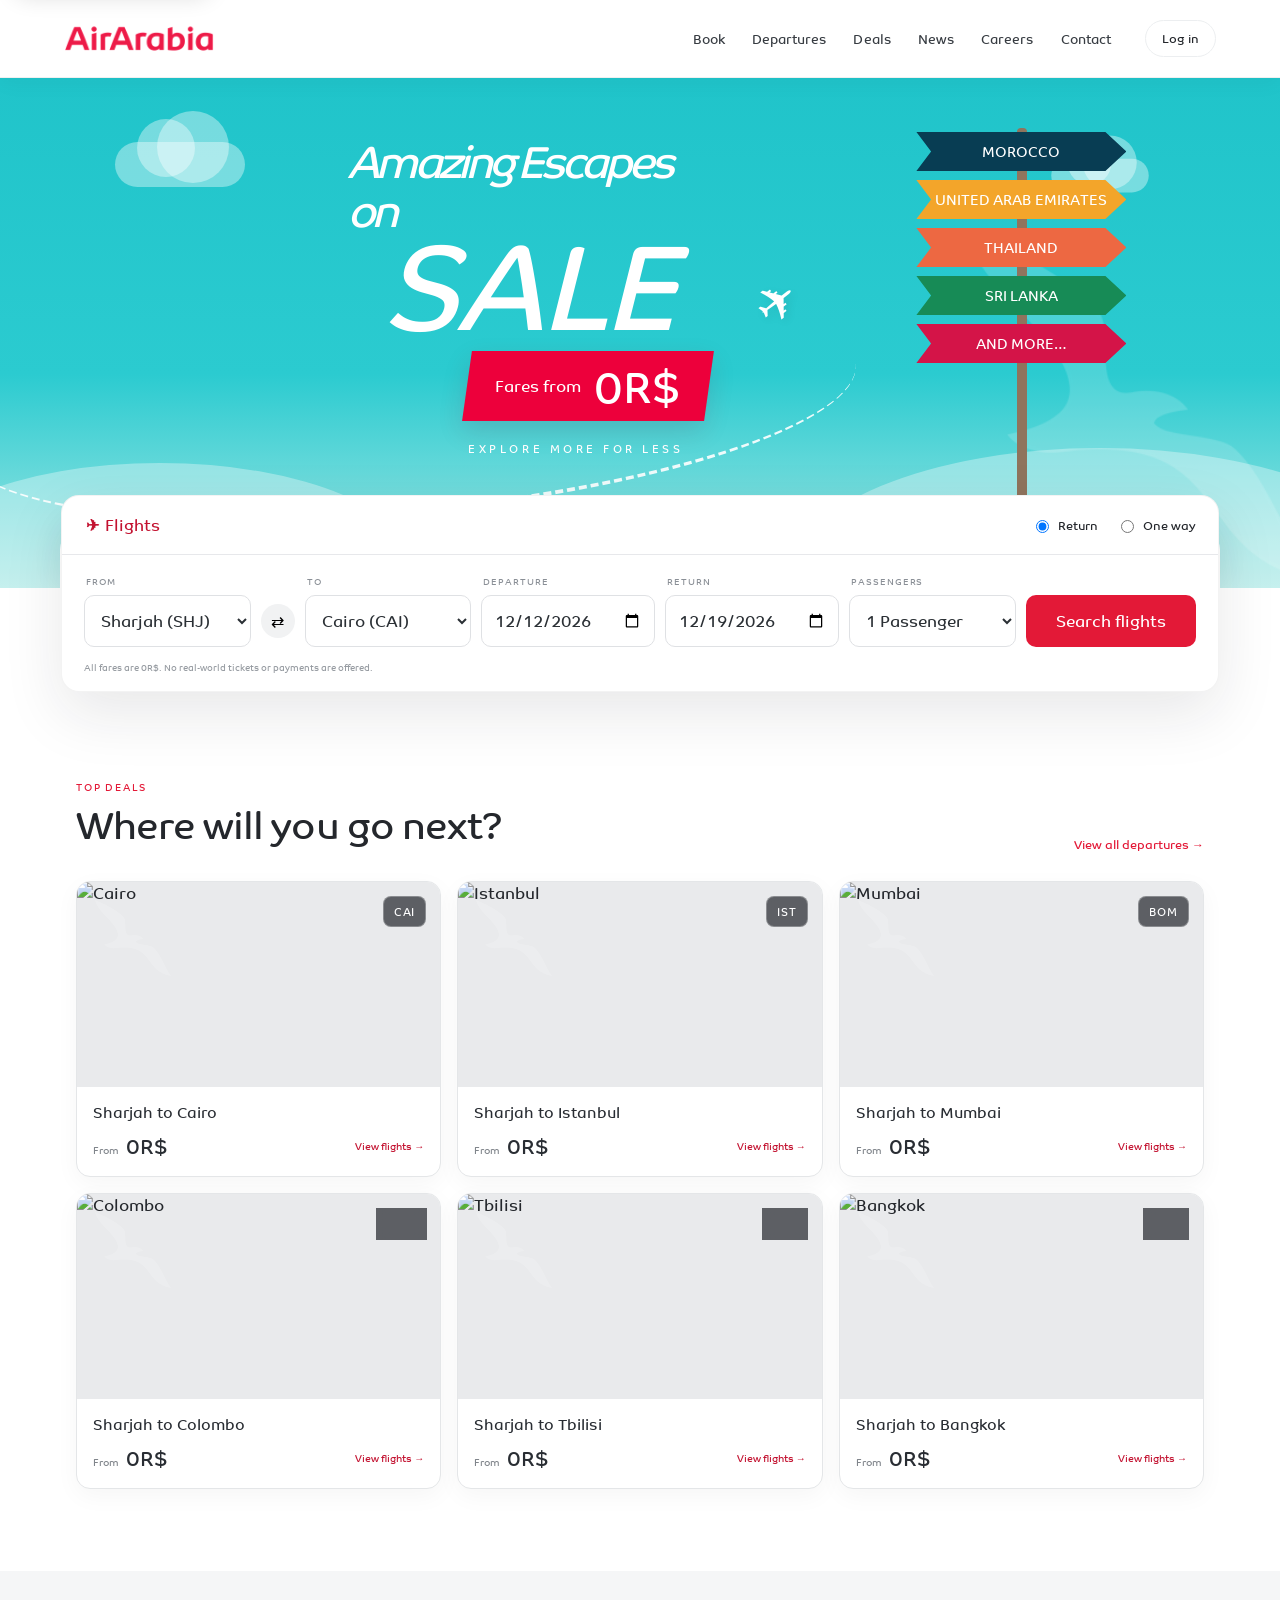
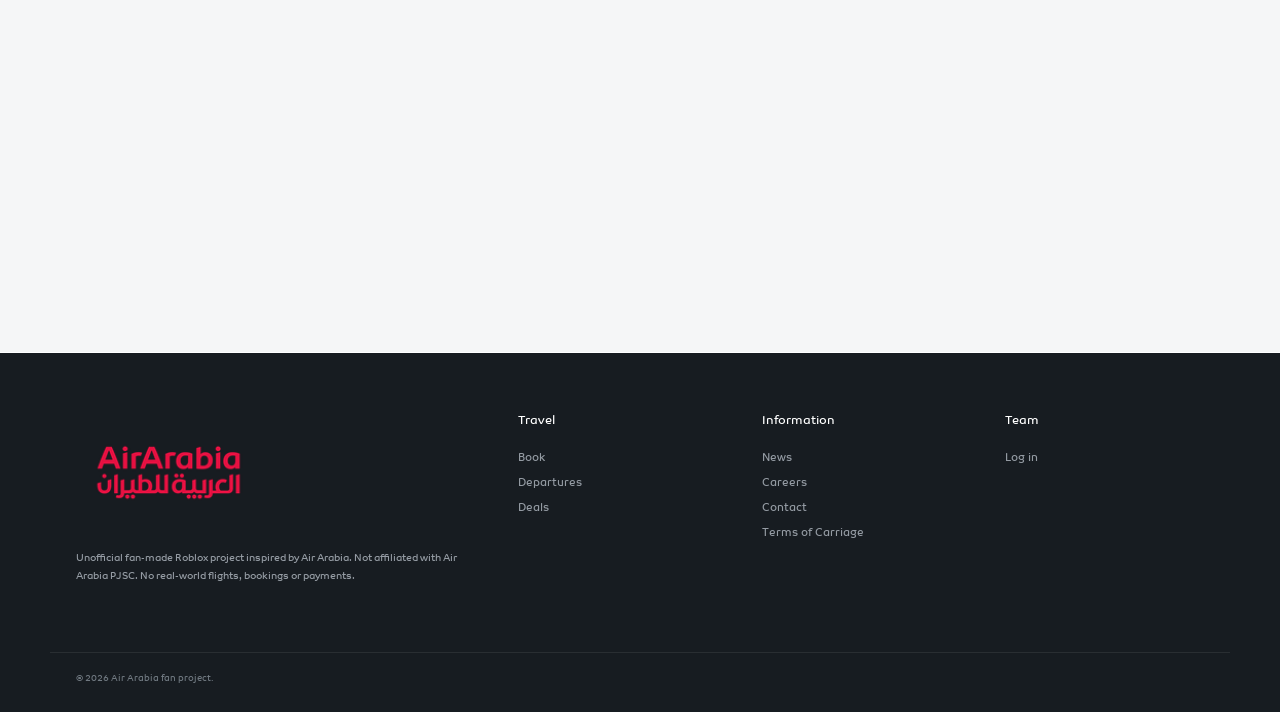
==== commit 76d11401: "Apply Air Arabia font to homepage" ====
--- a/index.html
+++ b/index.html
@@ -1 +1 @@
-<!doctype html><html lang="en"><head><meta charset="UTF-8"><meta name="viewport" content="width=device-width,initial-scale=1"><meta name="theme-color" content="#d71920"><meta name="description" content="Air Arabia fan-made airline experience."><title>Air Arabia | Fly further</title><link rel="icon" href="assets/logo-bird.webp"><link rel="stylesheet" href="styles.css?v=10"><link rel="stylesheet" href="theme-overrides.css?v=10"><link rel="stylesheet" href="polish-v9.css?v=2"><link rel="stylesheet" href="sale-hero.css?v=1"></head><body><a class="skip-link" href="#mainContent">Skip to main content</a><header class="site-header"><a class="logo-link" href="index.html" aria-label="Air Arabia home"><img src="assets/logo-wordmark.webp" alt="Air Arabia"></a><nav id="mainNav" aria-label="Primary navigation"><a href="#book">Book</a><a href="scheduled-departures.html">Departures</a><a href="#deals">Deals</a><a href="#news">News</a><a href="careers.html">Careers</a><a href="contact.html">Contact</a></nav><div class="header-actions"><a class="manager-link login-link" href="manager-login.html">Log in</a><button class="menu-btn" id="menuBtn" type="button" aria-label="Open navigation menu" aria-controls="mainNav" aria-expanded="false">☰</button></div></header><main id="mainContent"><section class="sale-hero" aria-labelledby="heroTitle"><span class="sale-cloud cloud-a" aria-hidden="true"></span><span class="sale-cloud cloud-b" aria-hidden="true"></span><span class="sale-path" aria-hidden="true"></span><span class="sale-plane" aria-hidden="true">✈</span><img class="sale-hero-bird" src="assets/logo-bird.webp" alt="" aria-hidden="true"><div class="sale-copy"><h1 id="heroTitle"><small>Amazing Escapes<br>on</small><strong>SALE</strong></h1><div class="sale-price"><span>Fares from</span><b>0R$</b></div><div class="sale-tagline">EXPLORE MORE FOR LESS</div></div><div class="sale-sign" aria-hidden="true"><i class="sign-post"></i><span class="sign">MOROCCO</span><span class="sign">UNITED ARAB EMIRATES</span><span class="sign">THAILAND</span><span class="sign">SRI LANKA</span><span class="sign">AND MORE…</span></div><div class="sale-benefits"><div class="sale-benefit"><svg viewBox="0 0 24 24"><path d="M3 17 21 7M7 15l-2 5 5-2M15 9l2-5 2 3"/></svg><span>Great value fares</span></div><div class="sale-benefit"><svg viewBox="0 0 24 24"><rect x="5" y="5" width="14" height="15" rx="2"/><path d="M9 5V3h6v2"/></svg><span>Unforgettable destinations</span></div><div class="sale-benefit"><svg viewBox="0 0 24 24"><circle cx="12" cy="12" r="9"/><path d="M3 12h18M12 3c3 3 3 15 0 18"/></svg><span>A connected world</span></div><div class="sale-benefit"><svg viewBox="0 0 24 24"><path d="M12 20s-7-4-7-10a4 4 0 0 1 7-2 4 4 0 0 1 7 2c0 6-7 10-7 10Z"/></svg><span>Fly your way</span></div><a href="#deals" class="hero-primary">Explore deals →</a></div></section><section class="booking-shell" id="book" aria-labelledby="bookingTitle"><div class="booking-card"><div class="booking-top"><div class="booking-tabs"><span class="booking-title" id="bookingTitle"><span aria-hidden="true">✈</span> Flights</span></div><fieldset class="trip-type"><legend class="sr-only">Trip type</legend><label><input type="radio" name="trip" value="return" checked> Return</label><label><input type="radio" name="trip" value="oneway"> One way</label></fieldset></div><div class="booking-grid"><label><span>From</span><select id="from" aria-label="Departure airport"></select></label><button class="swap-btn" id="swap" type="button" aria-label="Swap departure and destination airports">⇄</button><label><span>To</span><select id="to" aria-label="Destination airport"></select></label><label><span>Departure</span><input id="departureDate" type="date"></label><label id="returnField"><span>Return</span><input id="returnDate" type="date"></label><label><span>Passengers</span><select id="passengers"><option>1 Passenger</option><option>2 Passengers</option><option>3 Passengers</option><option>4 Passengers</option></select></label><button class="primary-btn search-book-btn" id="searchFlights" type="button">Search flights</button></div><div class="booking-smallprint">All fares are 0R$. No real-world tickets or payments are offered.</div></div></section><section class="content-section" id="deals" aria-labelledby="dealsTitle"><div class="section-heading"><div><span class="section-kicker">TOP DEALS</span><h2 id="dealsTitle">Where will you go next?</h2></div><a href="scheduled-departures.html">View all departures <span aria-hidden="true">→</span></a></div><div class="deals-grid" id="dealsGrid" aria-live="polite"></div></section><section class="news-section" id="news" aria-labelledby="newsTitle"><div class="content-section"><div class="section-heading"><div><span class="section-kicker">LATEST NEWS</span><h2 id="newsTitle">Latest from Air Arabia</h2></div></div><div class="news-grid" id="newsGrid" aria-live="polite"></div></div></section></main><footer><div class="footer-inner"><div class="footer-brand"><img src="assets/logo-bilingual.webp" alt="Air Arabia"><p>Unofficial fan-made Roblox project inspired by Air Arabia. Not affiliated with Air Arabia PJSC. No real-world flights, bookings or payments.</p></div><div><h4>Travel</h4><a href="#book">Book</a><a href="scheduled-departures.html">Departures</a><a href="#deals">Deals</a></div><div><h4>Information</h4><a href="#news">News</a><a href="careers.html">Careers</a><a href="contact.html">Contact</a><a href="terms-of-carriage.html">Terms of Carriage</a></div><div><h4>Team</h4><a href="manager-login.html">Log in</a></div></div><div class="footer-bottom"><span>© 2026 Air Arabia fan project.</span></div></footer><script src="app.js?v=10"></script></body></html>+<!doctype html><html lang="en"><head><meta charset="UTF-8"><meta name="viewport" content="width=device-width,initial-scale=1"><meta name="theme-color" content="#d71920"><meta name="description" content="Air Arabia fan-made airline experience."><title>Air Arabia | Fly further</title><link rel="icon" href="assets/logo-bird.webp"><link rel="stylesheet" href="styles.css?v=10"><link rel="stylesheet" href="theme-overrides.css?v=10"><link rel="stylesheet" href="airarabia-font.css?v=1"><link rel="stylesheet" href="polish-v9.css?v=2"><link rel="stylesheet" href="sale-hero.css?v=1"></head><body><a class="skip-link" href="#mainContent">Skip to main content</a><header class="site-header"><a class="logo-link" href="index.html" aria-label="Air Arabia home"><img src="assets/logo-wordmark.webp" alt="Air Arabia"></a><nav id="mainNav" aria-label="Primary navigation"><a href="#book">Book</a><a href="scheduled-departures.html">Departures</a><a href="#deals">Deals</a><a href="#news">News</a><a href="careers.html">Careers</a><a href="contact.html">Contact</a></nav><div class="header-actions"><a class="manager-link login-link" href="manager-login.html">Log in</a><button class="menu-btn" id="menuBtn" type="button" aria-label="Open navigation menu" aria-controls="mainNav" aria-expanded="false">☰</button></div></header><main id="mainContent"><section class="sale-hero" aria-labelledby="heroTitle"><span class="sale-cloud cloud-a" aria-hidden="true"></span><span class="sale-cloud cloud-b" aria-hidden="true"></span><span class="sale-path" aria-hidden="true"></span><span class="sale-plane" aria-hidden="true">✈</span><img class="sale-hero-bird" src="assets/logo-bird.webp" alt="" aria-hidden="true"><div class="sale-copy"><h1 id="heroTitle"><small>Amazing Escapes<br>on</small><strong>SALE</strong></h1><div class="sale-price"><span>Fares from</span><b>0R$</b></div><div class="sale-tagline">EXPLORE MORE FOR LESS</div></div><div class="sale-sign" aria-hidden="true"><i class="sign-post"></i><span class="sign">MOROCCO</span><span class="sign">UNITED ARAB EMIRATES</span><span class="sign">THAILAND</span><span class="sign">SRI LANKA</span><span class="sign">AND MORE…</span></div><div class="sale-benefits"><div class="sale-benefit"><svg viewBox="0 0 24 24"><path d="M3 17 21 7M7 15l-2 5 5-2M15 9l2-5 2 3"/></svg><span>Great value fares</span></div><div class="sale-benefit"><svg viewBox="0 0 24 24"><rect x="5" y="5" width="14" height="15" rx="2"/><path d="M9 5V3h6v2"/></svg><span>Unforgettable destinations</span></div><div class="sale-benefit"><svg viewBox="0 0 24 24"><circle cx="12" cy="12" r="9"/><path d="M3 12h18M12 3c3 3 3 15 0 18"/></svg><span>A connected world</span></div><div class="sale-benefit"><svg viewBox="0 0 24 24"><path d="M12 20s-7-4-7-10a4 4 0 0 1 7-2 4 4 0 0 1 7 2c0 6-7 10-7 10Z"/></svg><span>Fly your way</span></div><a href="#deals" class="hero-primary">Explore deals →</a></div></section><section class="booking-shell" id="book" aria-labelledby="bookingTitle"><div class="booking-card"><div class="booking-top"><div class="booking-tabs"><span class="booking-title" id="bookingTitle"><span aria-hidden="true">✈</span> Flights</span></div><fieldset class="trip-type"><legend class="sr-only">Trip type</legend><label><input type="radio" name="trip" value="return" checked> Return</label><label><input type="radio" name="trip" value="oneway"> One way</label></fieldset></div><div class="booking-grid"><label><span>From</span><select id="from" aria-label="Departure airport"></select></label><button class="swap-btn" id="swap" type="button" aria-label="Swap departure and destination airports">⇄</button><label><span>To</span><select id="to" aria-label="Destination airport"></select></label><label><span>Departure</span><input id="departureDate" type="date"></label><label id="returnField"><span>Return</span><input id="returnDate" type="date"></label><label><span>Passengers</span><select id="passengers"><option>1 Passenger</option><option>2 Passengers</option><option>3 Passengers</option><option>4 Passengers</option></select></label><button class="primary-btn search-book-btn" id="searchFlights" type="button">Search flights</button></div><div class="booking-smallprint">All fares are 0R$. No real-world tickets or payments are offered.</div></div></section><section class="content-section" id="deals" aria-labelledby="dealsTitle"><div class="section-heading"><div><span class="section-kicker">TOP DEALS</span><h2 id="dealsTitle">Where will you go next?</h2></div><a href="scheduled-departures.html">View all departures <span aria-hidden="true">→</span></a></div><div class="deals-grid" id="dealsGrid" aria-live="polite"></div></section><section class="news-section" id="news" aria-labelledby="newsTitle"><div class="content-section"><div class="section-heading"><div><span class="section-kicker">LATEST NEWS</span><h2 id="newsTitle">Latest from Air Arabia</h2></div></div><div class="news-grid" id="newsGrid" aria-live="polite"></div></div></section></main><footer><div class="footer-inner"><div class="footer-brand"><img src="assets/logo-bilingual.webp" alt="Air Arabia"><p>Unofficial fan-made Roblox project inspired by Air Arabia. Not affiliated with Air Arabia PJSC. No real-world flights, bookings or payments.</p></div><div><h4>Travel</h4><a href="#book">Book</a><a href="scheduled-departures.html">Departures</a><a href="#deals">Deals</a></div><div><h4>Information</h4><a href="#news">News</a><a href="careers.html">Careers</a><a href="contact.html">Contact</a><a href="terms-of-carriage.html">Terms of Carriage</a></div><div><h4>Team</h4><a href="manager-login.html">Log in</a></div></div><div class="footer-bottom"><span>© 2026 Air Arabia fan project.</span></div></footer><script src="app.js?v=10"></script></body></html>
--- a/airarabia-font.css
+++ b/airarabia-font.css
@@ -0,0 +1 @@
+@font-face{font-family:'AirArabia';src:url('assets/AirArabia%20Normal%20Regular.ttf') format('truetype');font-style:normal;font-weight:100 900;font-display:swap}html,body,button,input,select,textarea{font-family:'AirArabia',Arial,sans-serif!important}h1,h2,h3,h4,h5,h6,.site-header nav a,.manager-link,.primary-btn,.section-kicker,.booking-title,.deal-cta,.news-read-more,.terms-signature,.faq-item summary{font-family:'AirArabia',Arial,sans-serif!important}
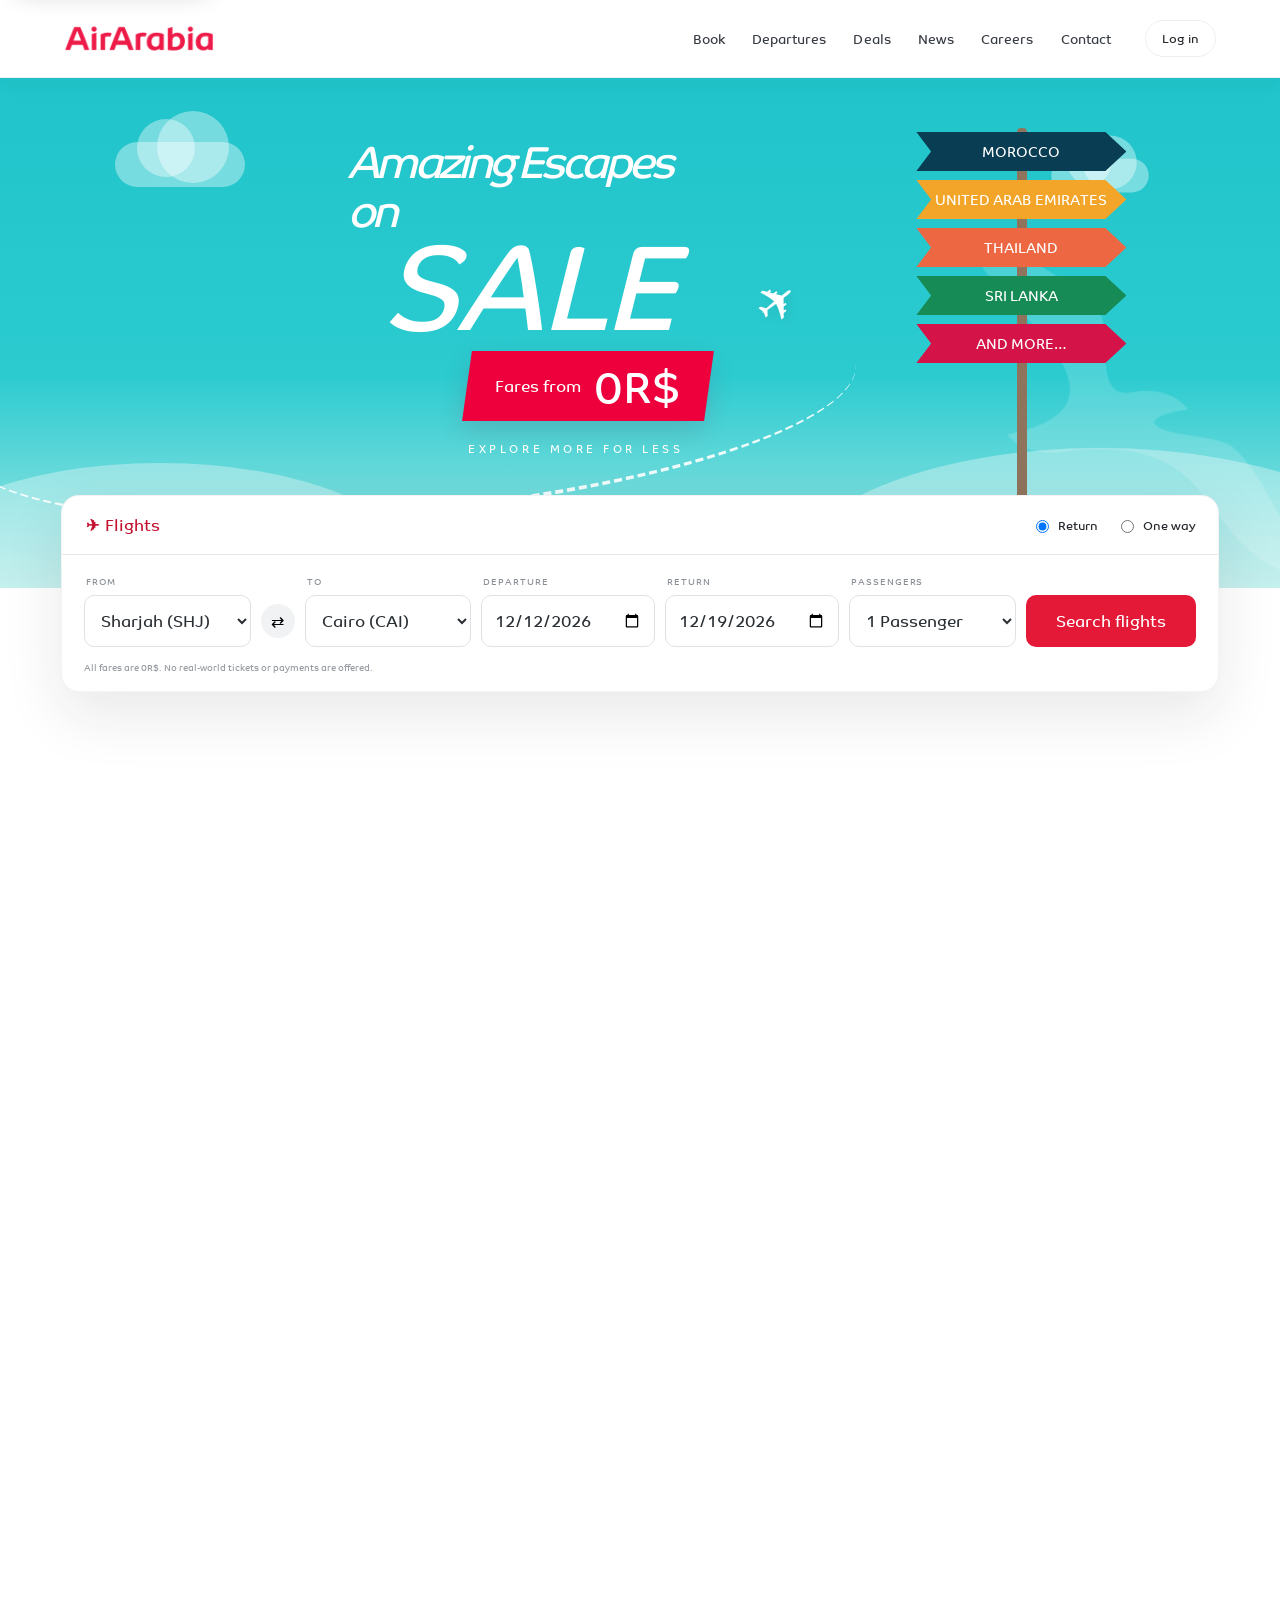
==== commit 696722cc: "Remove stray hero benefits banner" ====
--- a/index.html
+++ b/index.html
@@ -1 +1 @@
-<!doctype html><html lang="en"><head><meta charset="UTF-8"><meta name="viewport" content="width=device-width,initial-scale=1"><meta name="theme-color" content="#d71920"><meta name="description" content="Air Arabia fan-made airline experience."><title>Air Arabia | Fly further</title><link rel="icon" href="assets/logo-bird.webp"><link rel="stylesheet" href="styles.css?v=10"><link rel="stylesheet" href="theme-overrides.css?v=10"><link rel="stylesheet" href="airarabia-font.css?v=1"><link rel="stylesheet" href="polish-v9.css?v=2"><link rel="stylesheet" href="sale-hero.css?v=1"></head><body><a class="skip-link" href="#mainContent">Skip to main content</a><header class="site-header"><a class="logo-link" href="index.html" aria-label="Air Arabia home"><img src="assets/logo-wordmark.webp" alt="Air Arabia"></a><nav id="mainNav" aria-label="Primary navigation"><a href="#book">Book</a><a href="scheduled-departures.html">Departures</a><a href="#deals">Deals</a><a href="#news">News</a><a href="careers.html">Careers</a><a href="contact.html">Contact</a></nav><div class="header-actions"><a class="manager-link login-link" href="manager-login.html">Log in</a><button class="menu-btn" id="menuBtn" type="button" aria-label="Open navigation menu" aria-controls="mainNav" aria-expanded="false">☰</button></div></header><main id="mainContent"><section class="sale-hero" aria-labelledby="heroTitle"><span class="sale-cloud cloud-a" aria-hidden="true"></span><span class="sale-cloud cloud-b" aria-hidden="true"></span><span class="sale-path" aria-hidden="true"></span><span class="sale-plane" aria-hidden="true">✈</span><img class="sale-hero-bird" src="assets/logo-bird.webp" alt="" aria-hidden="true"><div class="sale-copy"><h1 id="heroTitle"><small>Amazing Escapes<br>on</small><strong>SALE</strong></h1><div class="sale-price"><span>Fares from</span><b>0R$</b></div><div class="sale-tagline">EXPLORE MORE FOR LESS</div></div><div class="sale-sign" aria-hidden="true"><i class="sign-post"></i><span class="sign">MOROCCO</span><span class="sign">UNITED ARAB EMIRATES</span><span class="sign">THAILAND</span><span class="sign">SRI LANKA</span><span class="sign">AND MORE…</span></div><div class="sale-benefits"><div class="sale-benefit"><svg viewBox="0 0 24 24"><path d="M3 17 21 7M7 15l-2 5 5-2M15 9l2-5 2 3"/></svg><span>Great value fares</span></div><div class="sale-benefit"><svg viewBox="0 0 24 24"><rect x="5" y="5" width="14" height="15" rx="2"/><path d="M9 5V3h6v2"/></svg><span>Unforgettable destinations</span></div><div class="sale-benefit"><svg viewBox="0 0 24 24"><circle cx="12" cy="12" r="9"/><path d="M3 12h18M12 3c3 3 3 15 0 18"/></svg><span>A connected world</span></div><div class="sale-benefit"><svg viewBox="0 0 24 24"><path d="M12 20s-7-4-7-10a4 4 0 0 1 7-2 4 4 0 0 1 7 2c0 6-7 10-7 10Z"/></svg><span>Fly your way</span></div><a href="#deals" class="hero-primary">Explore deals →</a></div></section><section class="booking-shell" id="book" aria-labelledby="bookingTitle"><div class="booking-card"><div class="booking-top"><div class="booking-tabs"><span class="booking-title" id="bookingTitle"><span aria-hidden="true">✈</span> Flights</span></div><fieldset class="trip-type"><legend class="sr-only">Trip type</legend><label><input type="radio" name="trip" value="return" checked> Return</label><label><input type="radio" name="trip" value="oneway"> One way</label></fieldset></div><div class="booking-grid"><label><span>From</span><select id="from" aria-label="Departure airport"></select></label><button class="swap-btn" id="swap" type="button" aria-label="Swap departure and destination airports">⇄</button><label><span>To</span><select id="to" aria-label="Destination airport"></select></label><label><span>Departure</span><input id="departureDate" type="date"></label><label id="returnField"><span>Return</span><input id="returnDate" type="date"></label><label><span>Passengers</span><select id="passengers"><option>1 Passenger</option><option>2 Passengers</option><option>3 Passengers</option><option>4 Passengers</option></select></label><button class="primary-btn search-book-btn" id="searchFlights" type="button">Search flights</button></div><div class="booking-smallprint">All fares are 0R$. No real-world tickets or payments are offered.</div></div></section><section class="content-section" id="deals" aria-labelledby="dealsTitle"><div class="section-heading"><div><span class="section-kicker">TOP DEALS</span><h2 id="dealsTitle">Where will you go next?</h2></div><a href="scheduled-departures.html">View all departures <span aria-hidden="true">→</span></a></div><div class="deals-grid" id="dealsGrid" aria-live="polite"></div></section><section class="news-section" id="news" aria-labelledby="newsTitle"><div class="content-section"><div class="section-heading"><div><span class="section-kicker">LATEST NEWS</span><h2 id="newsTitle">Latest from Air Arabia</h2></div></div><div class="news-grid" id="newsGrid" aria-live="polite"></div></div></section></main><footer><div class="footer-inner"><div class="footer-brand"><img src="assets/logo-bilingual.webp" alt="Air Arabia"><p>Unofficial fan-made Roblox project inspired by Air Arabia. Not affiliated with Air Arabia PJSC. No real-world flights, bookings or payments.</p></div><div><h4>Travel</h4><a href="#book">Book</a><a href="scheduled-departures.html">Departures</a><a href="#deals">Deals</a></div><div><h4>Information</h4><a href="#news">News</a><a href="careers.html">Careers</a><a href="contact.html">Contact</a><a href="terms-of-carriage.html">Terms of Carriage</a></div><div><h4>Team</h4><a href="manager-login.html">Log in</a></div></div><div class="footer-bottom"><span>© 2026 Air Arabia fan project.</span></div></footer><script src="app.js?v=10"></script></body></html>+<!doctype html><html lang="en"><head><meta charset="UTF-8"><meta name="viewport" content="width=device-width,initial-scale=1"><meta name="theme-color" content="#d71920"><meta name="description" content="Air Arabia fan-made airline experience."><title>Air Arabia | Fly further</title><link rel="icon" href="assets/logo-bird.webp"><link rel="stylesheet" href="styles.css?v=10"><link rel="stylesheet" href="theme-overrides.css?v=10"><link rel="stylesheet" href="airarabia-font.css?v=1"><link rel="stylesheet" href="polish-v9.css?v=2"><link rel="stylesheet" href="sale-hero.css?v=1"></head><body><a class="skip-link" href="#mainContent">Skip to main content</a><header class="site-header"><a class="logo-link" href="index.html" aria-label="Air Arabia home"><img src="assets/logo-wordmark.webp" alt="Air Arabia"></a><nav id="mainNav" aria-label="Primary navigation"><a href="#book">Book</a><a href="scheduled-departures.html">Departures</a><a href="#deals">Deals</a><a href="#news">News</a><a href="careers.html">Careers</a><a href="contact.html">Contact</a></nav><div class="header-actions"><a class="manager-link login-link" href="manager-login.html">Log in</a><button class="menu-btn" id="menuBtn" type="button" aria-label="Open navigation menu" aria-controls="mainNav" aria-expanded="false">☰</button></div></header><main id="mainContent"><section class="sale-hero" aria-labelledby="heroTitle"><span class="sale-cloud cloud-a" aria-hidden="true"></span><span class="sale-cloud cloud-b" aria-hidden="true"></span><span class="sale-path" aria-hidden="true"></span><span class="sale-plane" aria-hidden="true">✈</span><img class="sale-hero-bird" src="assets/logo-bird.webp" alt="" aria-hidden="true"><div class="sale-copy"><h1 id="heroTitle"><small>Amazing Escapes<br>on</small><strong>SALE</strong></h1><div class="sale-price"><span>Fares from</span><b>0R$</b></div><div class="sale-tagline">EXPLORE MORE FOR LESS</div></div><div class="sale-sign" aria-hidden="true"><i class="sign-post"></i><span class="sign">MOROCCO</span><span class="sign">UNITED ARAB EMIRATES</span><span class="sign">THAILAND</span><span class="sign">SRI LANKA</span><span class="sign">AND MORE…</span></div></section><section class="booking-shell" id="book" aria-labelledby="bookingTitle"><div class="booking-card"><div class="booking-top"><div class="booking-tabs"><span class="booking-title" id="bookingTitle"><span aria-hidden="true">✈</span> Flights</span></div><fieldset class="trip-type"><legend class="sr-only">Trip type</legend><label><input type="radio" name="trip" value="return" checked> Return</label><label><input type="radio" name="trip" value="oneway"> One way</label></fieldset></div><div class="booking-grid"><label><span>From</span><select id="from" aria-label="Departure airport"></select></label><button class="swap-btn" id="swap" type="button" aria-label="Swap departure and destination airports">⇄</button><label><span>To</span><select id="to" aria-label="Destination airport"></select></label><label><span>Departure</span><input id="departureDate" type="date"></label><label id="returnField"><span>Return</span><input id="returnDate" type="date"></label><label><span>Passengers</span><select id="passengers"><option>1 Passenger</option><option>2 Passengers</option><option>3 Passengers</option><option>4 Passengers</option></select></label><button class="primary-btn search-book-btn" id="searchFlights" type="button">Search flights</button></div><div class="booking-smallprint">All fares are 0R$. No real-world tickets or payments are offered.</div></div></section><section class="content-section" id="deals" aria-labelledby="dealsTitle"><div class="section-heading"><div><span class="section-kicker">TOP DEALS</span><h2 id="dealsTitle">Where will you go next?</h2></div><a href="scheduled-departures.html">View all departures <span aria-hidden="true">→</span></a></div><div class="deals-grid" id="dealsGrid" aria-live="polite"></div></section><section class="news-section" id="news" aria-labelledby="newsTitle"><div class="content-section"><div class="section-heading"><div><span class="section-kicker">LATEST NEWS</span><h2 id="newsTitle">Latest from Air Arabia</h2></div></div><div class="news-grid" id="newsGrid" aria-live="polite"></div></div></section></main><footer><div class="footer-inner"><div class="footer-brand"><img src="assets/logo-bilingual.webp" alt="Air Arabia"><p>Unofficial fan-made Roblox project inspired by Air Arabia. Not affiliated with Air Arabia PJSC. No real-world flights, bookings or payments.</p></div><div><h4>Travel</h4><a href="#book">Book</a><a href="scheduled-departures.html">Departures</a><a href="#deals">Deals</a></div><div><h4>Information</h4><a href="#news">News</a><a href="careers.html">Careers</a><a href="contact.html">Contact</a><a href="terms-of-carriage.html">Terms of Carriage</a></div><div><h4>Team</h4><a href="manager-login.html">Log in</a></div></div><div class="footer-bottom"><span>© 2026 Air Arabia fan project.</span></div></footer><script src="app.js?v=10"></script></body></html>
